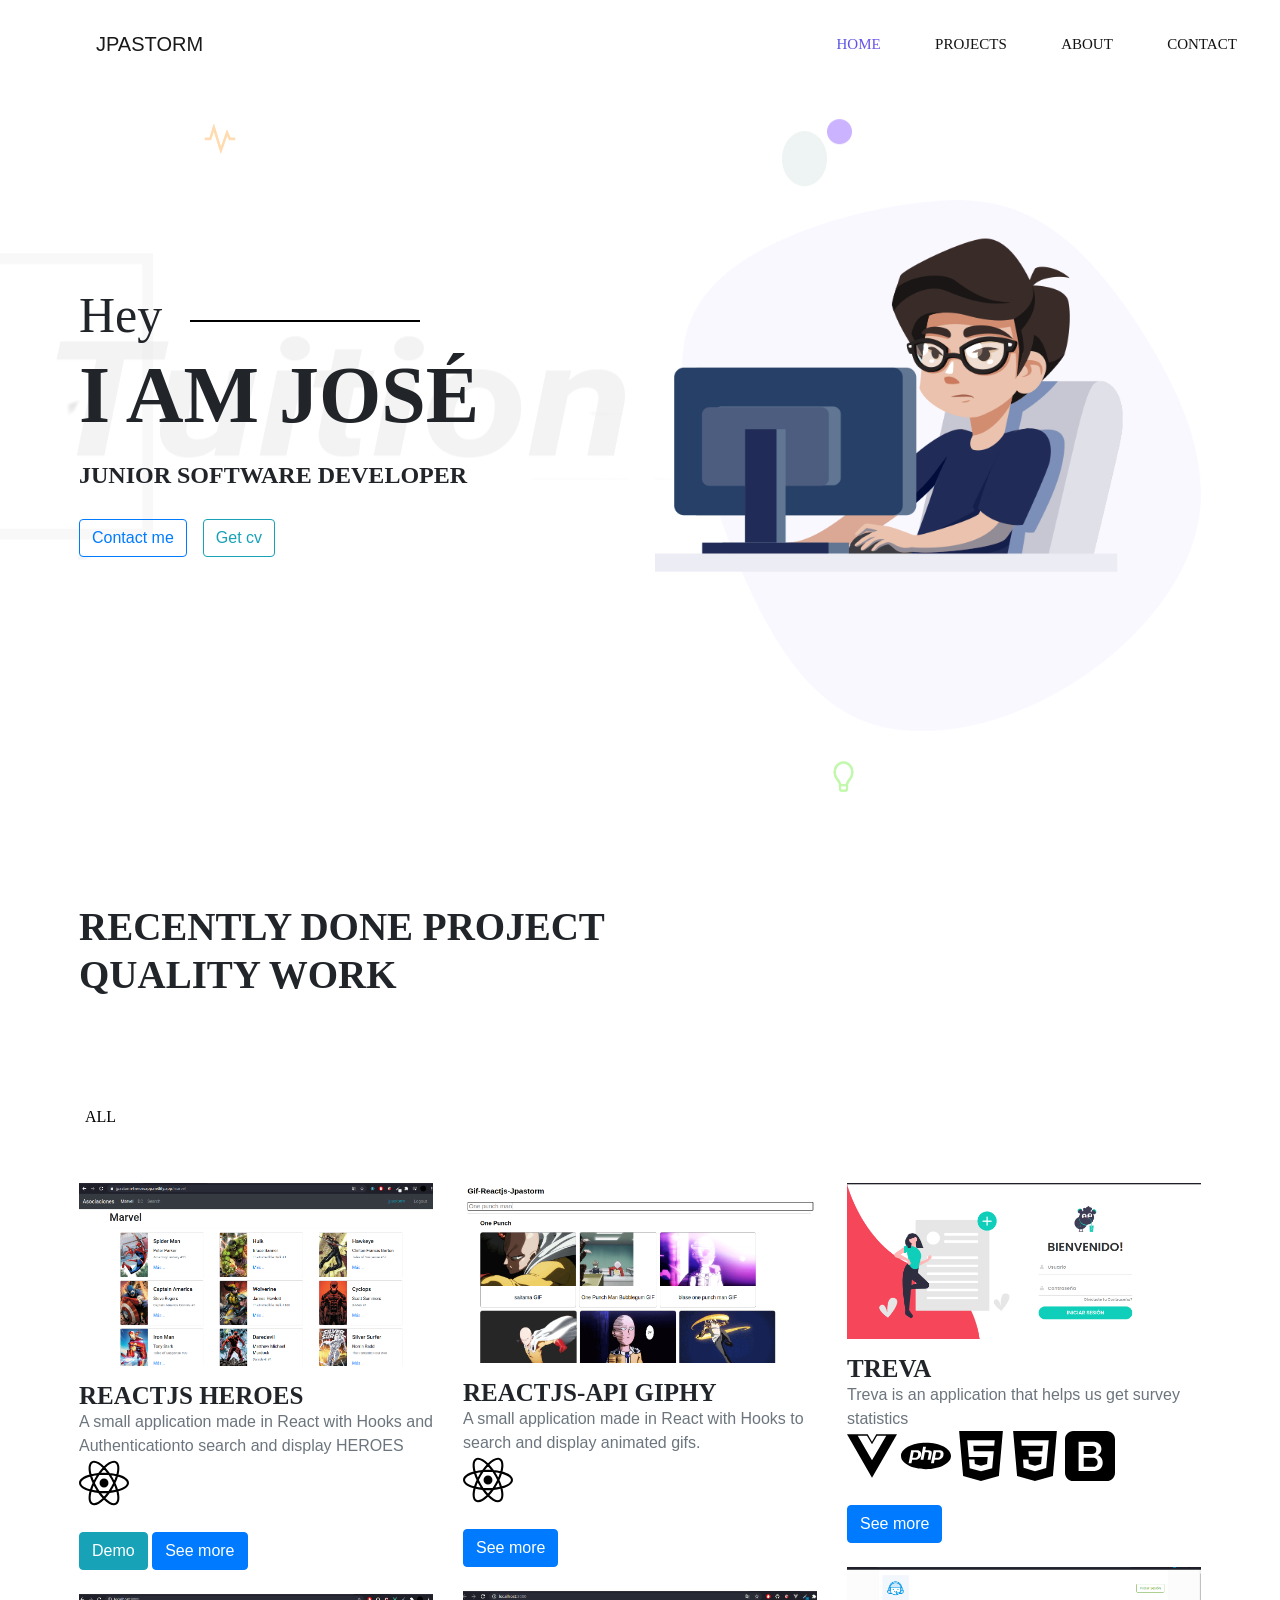
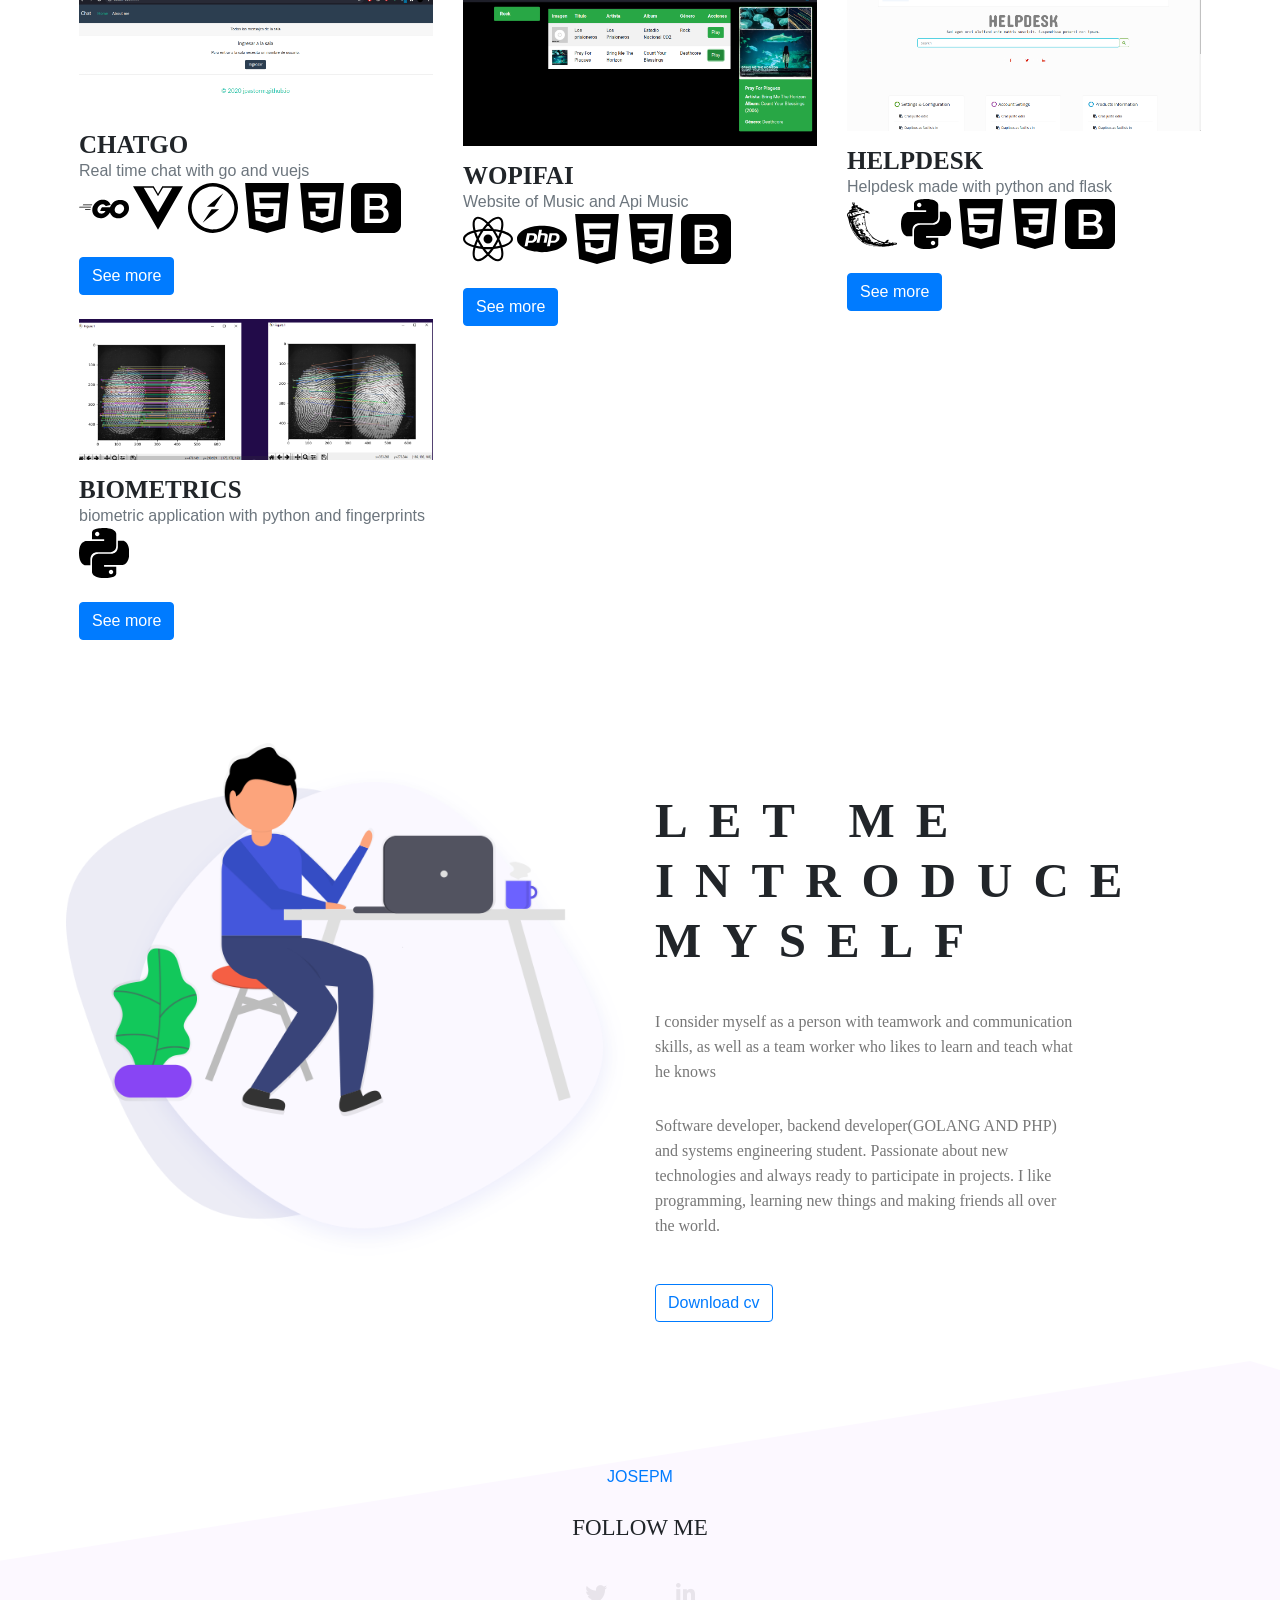
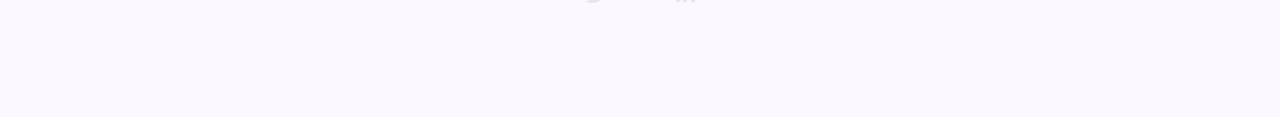
==== index.html @ 85461096 "features: HEROES PROJECT" ====
<!DOCTYPE html>
<html lang="en">

<head>
    <meta charset="UTF-8">
    <meta name="viewport" content="width=device-width, initial-scale=1.0">
    <meta http-equiv="X-UA-Compatible" content="ie=edge">
    <title>José Pastor - </JP> </title>


    <!--  Bootstrap css file  -->
    <link rel="stylesheet" href="./css/bootstrap.min.css">

    <!--  font awesome icons  -->
    <link rel="stylesheet" href="./css/all.min.css">


    <!--  Magnific Popup css file  -->
    <link rel="stylesheet" href="./vendor/Magnific-Popup/dist/magnific-popup.css">


    <!--  Owl-carousel css file  -->
    <link rel="stylesheet" href="./vendor/owl-carousel/css/owl.carousel.min.css">
    <link rel="stylesheet" href="./vendor/owl-carousel/css/owl.theme.default.min.css">


    <!--  custom css file  -->
    <link rel="stylesheet" href="./css/style.css">

    <!--  Responsive css file  -->
    <link rel="stylesheet" href="./css/responsive.css">

</head>

<body>


    <!--  ======================= Start Header Area ============================== -->

    <header class="header_area">
        <div class="main-menu">
            <nav class="navbar navbar-expand-lg navbar-light">
                <a class="navbar-brand" href="#">JPASTORM</a>
                <button class="navbar-toggler" type="button" data-toggle="collapse" data-target="#navbarNav"
                    aria-controls="navbarNav" aria-expanded="false" aria-label="Toggle navigation">
                    <span class="navbar-toggler-icon"></span>
                </button>
                <div class="collapse navbar-collapse" id="navbarNav">
                    <div class="mr-auto"></div>
                    <ul class="navbar-nav">
                        <li class="nav-item active">
                            <a class="nav-link" href="#">Home</a>
                        </li>
                        <li class="nav-item">
                            <a class="nav-link" href="#portafolio">Projects</a>
                        </li>
                        <li class="nav-item">
                            <a class="nav-link" href="#about">About</a>
                        </li>
                        <li class="nav-item">
                            <a class="nav-link" href="#contact">Contact</a>
                        </li>
                    </ul>
                </div>
            </nav>
        </div>
    </header>

    <!--  ======================= End Header Area ============================== -->

    <!--  ======================= Start Main Area ================================ -->
    <main class="site-main">
        <!--  ======================= Start Banner Area =======================  -->
        <section class="site-banner">
            <div class="container">
                <div class="row">
                    <div class="col-lg-6 col-md-12 site-title">
                        <h3 class="title-text">Hey</h3>
                        <h1 class="title-text text-uppercase">I am José</h1>
                        <h4 class="title-text text-uppercase">Junior Software Developer</h4>
                        <div class="site-buttons">
                            <div class="d-flex flex-row flex-wrap">
                                <a href="mailto:josepastormendoza32@gmail.com" type="button" class="btn btn-outline-primary mr-3">Contact
                                    me</a>
                                <a href="jpastorm-cv.html" target="_blank" type="button" class="btn btn-outline-info">Get cv</a>
                            </div>
                        </div>
                    </div>
                    <div class="col-lg-6 col-md-12 banner-image">
                        <img src="./img/banner/banner-imagedos.png" alt="banner-img" class="img-fluid">
                    </div>
                </div>
            </div>
        </section>
        <!--  ======================= End Banner Area =======================  -->

        <!--  ======================= Project Area =============================  -->

        <section class="project-area" id="portafolio">
            <div class="container">
                <div class="project-title pb-5">
                    <h1 class="text-uppercase title-h1">Recently Done Project</h1>
                    <h1 class="text-uppercase title-h1">Quality Work</h1>
                </div>

                <div class="button-group">
                    <button type="button" class="active" id="btn1" data-filter="*">All</button>                    
                    <button type="button" data-filter=".upcoming" hidden>Upcoming</button>
                </div>

                <div class="row grid">
                    <div class="col-lg-4 col-md-6 col-sm-12 element-item latest">
                        <div class="our-project">
                            <div class="img">
                                
                                    <img src="./img/portfolio/heroesjpastorm.png" alt="portfolio-1" class="img-fluid">
                                </a>
                            </div>
                            <div class="title py-4">
                                <h4 class="text-uppercase">Reactjs HEROES</h4>
                                <span class="text-secondary"> A small application made in React with Hooks and Authenticationto search and display HEROES</span><br>
                                    <img src="./img/portfolio/react.svg" alt="" width="50px" height="50px">                          
                            </div>
                            <a href="https://jpastorm-heroesapp.netlify.app" target="_blank" class="btn btn-info">Demo</a>
                            <a href="https://github.com/jpastorm/Reactjs-HEROES" target="_blank" class="btn btn-primary">See more</a>
                        </div>
                        <br>
                    </div>
                    <div class="col-lg-4 col-md-6 col-sm-12 element-item latest">
                        <div class="our-project">
                            <div class="img">
                                
                                    <img src="./img/portfolio/projectReactjs.png" alt="portfolio-1" class="img-fluid">
                                </a>
                            </div>
                            <div class="title py-4">
                                <h4 class="text-uppercase">Reactjs-Api Giphy</h4>
                                <span class="text-secondary"> A small application made in React with Hooks to search and display animated gifs.</span><br>
                                    <img src="./img/portfolio/react.svg" alt="" width="50px" height="50px">                          
                            </div>
                            <a href="https://github.com/jpastorm/Reactjs-Giphy" target="_blank" class="btn btn-primary">See more</a>
                        </div>
                        <br>
                    </div>
                    <div class="col-lg-4 col-md-6 col-sm-12 element-item latest">
                        <div class="our-project">
                            <div class="img">
                                
                                    <img src="./img/portfolio/treva.png" alt="portfolio-1" class="img-fluid">
                                </a>
                            </div>
                            <div class="title py-4">
                                <h4 class="text-uppercase">Treva</h4>
                                <span class="text-secondary">
                                    Treva is an application that helps us get survey statistics</span><br>
                                    <img src="./img/portfolio/vuejs.svg" alt="" width="50px" height="50px">
                                    <img src="./img/portfolio/php.svg" alt="" width="50px" height="50px">
                                    <img src="./img/portfolio/html5.svg" alt="" width="50px" height="50px">
                                    <img src="./img/portfolio/css3.svg" alt="" width="50px" height="50px">
                                    <img src="./img/portfolio/bootstrap.svg" alt="" width="50px" height="50px">
                            </div>
                            <a href="https://github.com/jpastorm/treva" target="_blank" class="btn btn-primary">See more</a>
                        </div>
                        <br>
                    </div>
                    <div class="col-lg-4 col-md-6 col-sm-12 element-item latest">
                        <div class="our-project">
                            <div class="img">
                                
                                    <img src="./img/portfolio/helpdesk.png" target="_blank" alt="portfolio-1" class="img-fluid">
                                </a>
                            </div>
                            <div class="title py-4">
                                <h4 class="text-uppercase">HELPDESK</h4>
                                <span class="text-secondary">
                                    
                                    Helpdesk made with python and flask</span><br>
                                    <img src="./img/portfolio/flask.svg" alt="" width="50px" height="50px">
                                    <img src="./img/portfolio/python.svg" alt="" width="50px" height="50px">
                                    <img src="./img/portfolio/html5.svg" alt="" width="50px" height="50px">
                                    <img src="./img/portfolio/css3.svg" alt="" width="50px" height="50px">
                                    <img src="./img/portfolio/bootstrap.svg" alt="" width="50px" height="50px">
                            </div>
                            <a href="https://github.com/jpastorm/HelpDesk" target="_blank" class="btn btn-primary">See more</a>
                        </div>
                        <br>
                    </div>
                    <div class="col-lg-4 col-md-6 col-sm-12 element-item latest">
                        <div class="our-project">
                            <div class="img">
                                
                                    <img src="./img/portfolio/project1.png" alt="portfolio-1" class="img-fluid">
                                </a>
                            </div>
                            <div class="title py-4">
                                <h4 class="text-uppercase">Wopifai</h4>
                                <span class="text-secondary">Website of Music and Api Music</span><br>
                                <img src="./img/portfolio/react.svg" alt="" width="50px" height="50px">
                                    <img src="./img/portfolio/php.svg" alt="" width="50px" height="50px">
                                    <img src="./img/portfolio/html5.svg" alt="" width="50px" height="50px">
                                    <img src="./img/portfolio/css3.svg" alt="" width="50px" height="50px">
                                    <img src="./img/portfolio/bootstrap.svg" alt="" width="50px" height="50px">
                            </div>
                           
                            <a href="https://github.com/jpastorm/wopifai" target="_blank" class="btn btn-primary">See more</a>
                        </div>
                        <br>
                    </div>
                    
                    <div class="col-lg-4 col-md-6 col-sm-12 element-item latest">
                        <div class="our-project">
                            <div class="img">
                                
                                    <img src="./img/portfolio/chat.png" alt="portfolio-1" class="img-fluid">
                                </a>
                            </div>
                            <div class="title py-4">
                                <h4 class="text-uppercase">ChatGo</h4>
                                <span class="text-secondary">Real time chat with go and vuejs</span><br>
                                <img src="./img/portfolio/go.svg" alt="" width="50px" height="50px">
                                <img src="./img/portfolio/vuejs.svg" alt="" width="50px" height="50px">
                                <img src="./img/portfolio/socket-dot-io.svg" alt="" width="50px" height="50px">
                                    <img src="./img/portfolio/html5.svg" alt="" width="50px" height="50px">
                                    <img src="./img/portfolio/css3.svg" alt="" width="50px" height="50px">
                                    <img src="./img/portfolio/bootstrap.svg" alt="" width="50px" height="50px">
                            </div>
                            <a href="https://github.com/jpastorm/Chat-Web-Sockets-Golang" target="_blank" class="btn btn-primary">See more</a>
                        </div>
                        <br>
                    </div>
                 
                    <div class="col-lg-4 col-md-6 col-sm-12 element-item latest">
                        <div class="our-project">
                            <div class="img">
                                
                                    <img src="./img/portfolio/biometria.png" alt="portfolio-9" class="img-fluid">
                                </a>
                            </div>
                            <div class="title py-4">
                                <h4 class="text-uppercase">BIOMETRICS</h4>
                                <span class="text-secondary">
                                    biometric application with python and fingerprints</span><br>
                                    <img src="./img/portfolio/python.svg" alt="" width="50px" height="50px">
                            </div>
                            <a href="https://github.com/jpastorm/aplicacion-biometrica-basada-en-una-aplicacion-para-autenticacion-de-usuarios" target="_blank" class="btn btn-primary">See more</a>
                            <br>
                        </div>
                    </div>
                </div>
            </div>
        </section>

        <!--  ======================= End Project Area =============================  -->
        <!--  ========================= About Area ==========================  -->

        <section class="about-area" id="about">
            <div class="container-fluid">
                <div class="row">
                    <div class="col-lg-6 col-md-12">
                        <div class="about-image">
                            <img src="./img/about-us.png" alt="About us" class="img-fluid">
                        </div>
                    </div>
                    <div class="col-lg-6 col-md-12 about-title">
                        <h2 class="text-uppercase pt-5">
                            <span>Let me</span>
                            <span>introduce</span>
                            <span>myself</span>
                        </h2>
                        <div class="paragraph py-4 w-75">
                            <p class="para">
                                
I consider myself as a person with teamwork and communication skills, as well as a team worker who likes to learn and teach what he knows
                            </p>
                            <p class="para">
                                Software developer, backend developer(GOLANG AND PHP) and systems engineering student. Passionate about new technologies and always ready to participate in projects. I like programming, learning new things and making friends all over the world.

                            </p>
                        </div>
                        <a href="jpastorm-cv.html" target="_blank" type="button" class="btn btn-outline-primary mr-3">Download cv</a>
                    </div>
                </div>
            </div>
        </section>

        <!--  ========================= End About Area ==========================  -->

    


    

    </main>
    <!--  ======================= End Main Area ================================ -->

    <footer class="footer-area" id="contact">
        <div class="container">
            <div class="">
                <div class="site-logo text-center py-4">
                    <a href="#">JOSEPM</a>
                </div>
                <div class="social text-center">
                    <h5 class="text-uppercase">Follow me</h5>
                    <a href="https://twitter.com/jpastormdev" target="_blank"><i class="fab fa-twitter"></i></a>
                    <a href="https://www.linkedin.com/in/jpastorm/" target="_blank"><i class="fab fa-linkedin-in"></i></a>
                </div>
            </div>
        </div>
    </footer>


    <!--  Jquery js file  -->
    <script src="./js/jquery.3.4.1.js"></script>

    <!--  Bootstrap js file  -->
    <script src="./js/bootstrap.min.js"></script>

    <!--  isotope js library  -->
    <script src="./vendor/isotope/isotope.min.js"></script>

    <!--  Magnific popup script file  -->
    <script src="./vendor/Magnific-Popup/dist/jquery.magnific-popup.min.js"></script>

    <!--  Owl-carousel js file  -->
    <script src="./vendor/owl-carousel/js/owl.carousel.min.js"></script>

    <!--  custom js file  -->
    <script src="./js/main.js"></script>


</body>

</html>
---- css/style.css ----
/* import fonts from fonts.css file */ 
@import url(./fonts.css);


/* css variables */ 
@import url(./partials/_variables.css);

/* import global styling */ 
@import url(./partials/_global.css);


/* start navigation */ 

.header_area .main-menu .navbar .navbar-brand{
    padding: 0 2rem 0 5rem;
}

.header_area .main-menu .navbar{
    padding: 1rem 20rem ;
}

.header_area .main-menu .nav-item .nav-link{
    font: normal 500 15px/2px 'Roboto', cursive;
    text-transform: uppercase;
    padding: 1.7rem;
    color: #141313;
}

.header_area .main-menu .navbar-nav .active a{
    background: linear-gradient(90deg, #4458dc 0%, #854fee 100%);
    -webkit-background-clip: text;
    -webkit-text-fill-color: transparent;
    background-clip: text;
}

.header_area .main-menu .navbar-nav a:hover{
    background: linear-gradient(90deg, #4458dc 0%, #854fee 100%);
    -webkit-background-clip: text;
    -webkit-text-fill-color: transparent;
    background-clip: text;
}


/* end navigation */ 

/* Banner Area */ 

.site-main .site-banner {
    background: url(../img/banner/home-banner.png) no-repeat 0% 50%;
}

.site-main .site-banner .site-title h3{
    padding-top: 35%;
    font-weight: 500;
}

.site-main .site-banner .site-title h3::after{
    content: " ";
    height: 2px;
    width: 18vw;
    background: black;
    display: inline-block;
    margin-left: 5%;
    transform: translateY(-10px);
}

.site-main .site-banner .site-title h1{
    font-size: 5rem;
}

.site-main .site-banner .site-title h4{
    font-size: 1.5rem;
}

.site-main .site-banner .banner-image > img{
    padding: 7rem 0;
    width: 90rem;
}



/* End Banner Area */ 

/* Start About Area */ 

.site-main .about-area{
    padding: 8rem 5rem;
}

.site-main .about-area .about-title h2 > span{
    display: block;
    font: normal bold 49px/ 60px var(--roboto);
    letter-spacing: 21px;
}

.site-main .about-area .about-title .paragraph > p{
    padding: .4rem 0;
}

/* End About Area */ 


/* Start Brand Area */ 

.site-main .brand-area{
    padding: 1rem 20rem;
    margin-bottom: 4rem;
}

.site-main .brand-area .first-row .col-lg-4{
    display: flex;
    justify-content: center;
}

.site-main .brand-area .first-row .col-lg-4 > .single-brand{
    border: 1px solid var(--border-color);
    text-align: center;
    padding: 1.8rem 0rem;
    margin: .9rem 0;
    width: 180px;
    height: 100px;
    cursor: pointer;
    transition: transform .4s ease;
}

.site-main .brand-area .first-row .col-lg-4 > .single-brand > img{
    width: 50%;
}

.site-main .brand-area .first-row .col-lg-4 > .single-brand:hover{
    box-shadow: var(--box-shadow);
    transform: scale(1.1);
}

.site-main .brand-area .first-row .col-lg-4 > .single-brand:hover > img{
    filter: brightness(0.15);
}

.site-main .brand-area .experience-area{
    padding-left: 1rem;
}

.site-main .brand-area .experience-area span{
    display: block;
}

.site-main .brand-area .experience-area .years-area{
    background: url(../img/client-info-bg.png) no-repeat 45px 20px;
    padding: 2rem 0;
    width: 40rem;
    height: 18rem;
    padding-left: 8rem;
    position: relative;
}

.site-main .brand-area .experience-area .bg-panel{
    position: absolute;
    left: -190px; top: 0%;
    background: #e029290a;
    width: 400px;
    height: 400px;
    margin-left: 340px;
    z-index: -1;
}

.site-main .brand-area .experience-area .years-area .years{
    font: normal bold 84px/40px var(--roboto);
    color: var(--primary-color2);
    z-index: 2;
}

.site-main .brand-area .experience-area .years-area h2 > span{
    font: normal 600 22px/30px var(--roboto);
}

.site-main .brand-area .experience-area .call-area{
    padding-left: 10rem;
}

/* End Brand Area */ 

/* Services Area */ 

.site-main .services-area{
    padding: 7rem 2rem;
}

.site-main .services-area .services-title{
    padding: 0 14rem;
}

.site-main .services-area .services-title h1{
    font-size: 35px;
}

.site-main > .services-area .services{
    background: rgba(248, 252, 253, 0.973);
    padding: 2rem 0;
    width: 16rem;
    margin: 5rem .5rem;
    transition: box-shadow .7s ease;
}

.site-main > .services-area .services:hover{
    box-shadow: var(--box-shadow);
}



/* End Services Area */ 


/* Project Area */ 

.site-main .project-area{
    padding: 4rem 0;
}

.site-main .project-area .button-group button{
    background: transparent;
    border: none;
    font: normal 500 16px/130px var(--roboto);
    text-transform: uppercase;
}

.site-main .project-area .button-group button + button{
    padding-left: 3rem;
}

.site-main .project-area .grid .our-project > .title h4{
    font: normal 700 25px/12px var(--roboto);
}

.site-main .project-area .grid .our-project .img a:hover img{
    filter: brightness(1.1) drop-shadow(1px 8px 30px #b1afaf);
}


/* End Project Area */ 


/* About Me */ 

.site-main .about-area .about-title p{
    padding: 1rem 7rem;
}

.site-main .about-area .client{
    background: #ffffff10;
    box-shadow: var(--box-shadow);
    margin: 3rem 0rem;
}

.site-main .about-area .client .client-img{
    padding: 2rem;
}

.site-main .about-area .client .about-client{
    padding-top: 2rem;
}

.site-main .about-area .client .about-client h4{
    font: normal 500 21px/ 20px var(--roboto);
}

.site-main .about-area .client .about-client p{
    font-size: 14px;
}

.site-main .about-area .owl-carousel .owl-item{
    display: flex;
    justify-content: center;
    padding: 0 1.5rem;
}

.site-main .about-area .owl-carousel .owl-dots .owl-dot.active span{
    background: var(--primary-color);
    width: 12px;
    height: 12px;
}



/* End About Me */ 

/* Subscribe me */ 

.site-main .subscribe-us-area .subscribe{
    background: url(../img/subscribe-bg.png) no-repeat;
    padding: 10rem 0;
    margin: 3rem auto;
}

.site-main .subscribe-us-area .subscribe .subscribe-title h4{
    font: normal 700 30px/ 30px var(--roboto);
    color: whitesmoke;
}

.site-main .subscribe-us-area .subscribe .subscribe-title p{
    color: whitesmoke;
    padding: 1rem 4rem;
}

.site-main .subscribe-us-area .subscribe form .input-textbox input{
    width: 400px;
    padding: 1.5rem 1rem;
    border: 1px solid whitesmoke;
    background: transparent;
    color: white;
    font: normal 500 17px/20px var(--roboto);
}

.site-main .subscribe-us-area .subscribe form .input-textbox input::placeholder{
    color: whitesmoke;
}

.site-main .subscribe-us-area .subscribe form .btn-submit button{
    background: whitesmoke;
    color: #000;
    padding: .7rem 2rem;
}

/* End subscribe me */ 

/* Footer Area */ 

footer.footer-area{
    padding: 5rem 0;
    background: url(../img/footer-bg.png) no-repeat;
}

footer.footer-area .social h5{
    font: normal 500 23px/ 30px var(--roboto);
}

footer.footer-area .social a > i{
    font-size:22px;
    padding: 2rem;
    color: var(--border-color);
}

footer.footer-area .social a:hover > i{
    color: var(--primary-color);
}


/* End Footer */
---- css/responsive.css ----
/* if the viewport is equal to 340px or less than that */ 
@media only screen and (max-width: 340px){
    .header_area .main-menu .navbar,
    .header_area .main-menu .navbar .navbar-brand,
    .site-main .subscribe-us-area .subscribe .subscribe-title,
    .site-main .subscribe-us-area .subscribe .subscribe-title p, h4,
    .site-main .services-area,
    .site-main .subscribe-us-area .subscribe
    {
        padding: 2%;
        margin: 0%;
    }

    .site-main .site-banner .site-title h1{
        font-size: 41px;
    }

    .site-main .subscribe-us-area .subscribe form .input-textbox input{
        width: 15rem    !important;
    }

    .site-main > .services-area .services{
        width: 13rem;
    }

}


/* if the viewport is equal to 340px or less than that */ 
@media only screen and (max-width: 792px){
    .site-main .about-area .about-title h2 > span{
        font-size: 31px;
        letter-spacing: 10px;
    }

    .site-main .brand-area .experience-area .years-area{
        padding-left: 1%;
        width: 49%;
    }

    .site-main .brand-area .experience-area .bg-panel{
        margin-left: 30%;
        width: 80%;   
    }

    .site-main .brand-area .experience-area .call-area{
        padding-left: 3%;
    }

    .site-main .project-area .button-group button{
        font: normal 500 18px/40px var(--roboto);
    }

    .site-main .about-area .about-title p{
        padding: 0%;
    }

    .site-main .subscribe-us-area .subscribe form .input-textbox input{
        width: 20rem;
        margin: 5%;
    }
}



/* if the viewport is equal to 1910px or less than that */ 
@media only screen and (max-width: 1910px){
    .header_area .main-menu .navbar{
        padding: 1rem;
    }

    .container{
        max-width: 90%;
    }

    .site-main .brand-area,
    .site-main .services-area .services-title,
    .site-main .about-area{
        padding: 3% 4%;
    }


}
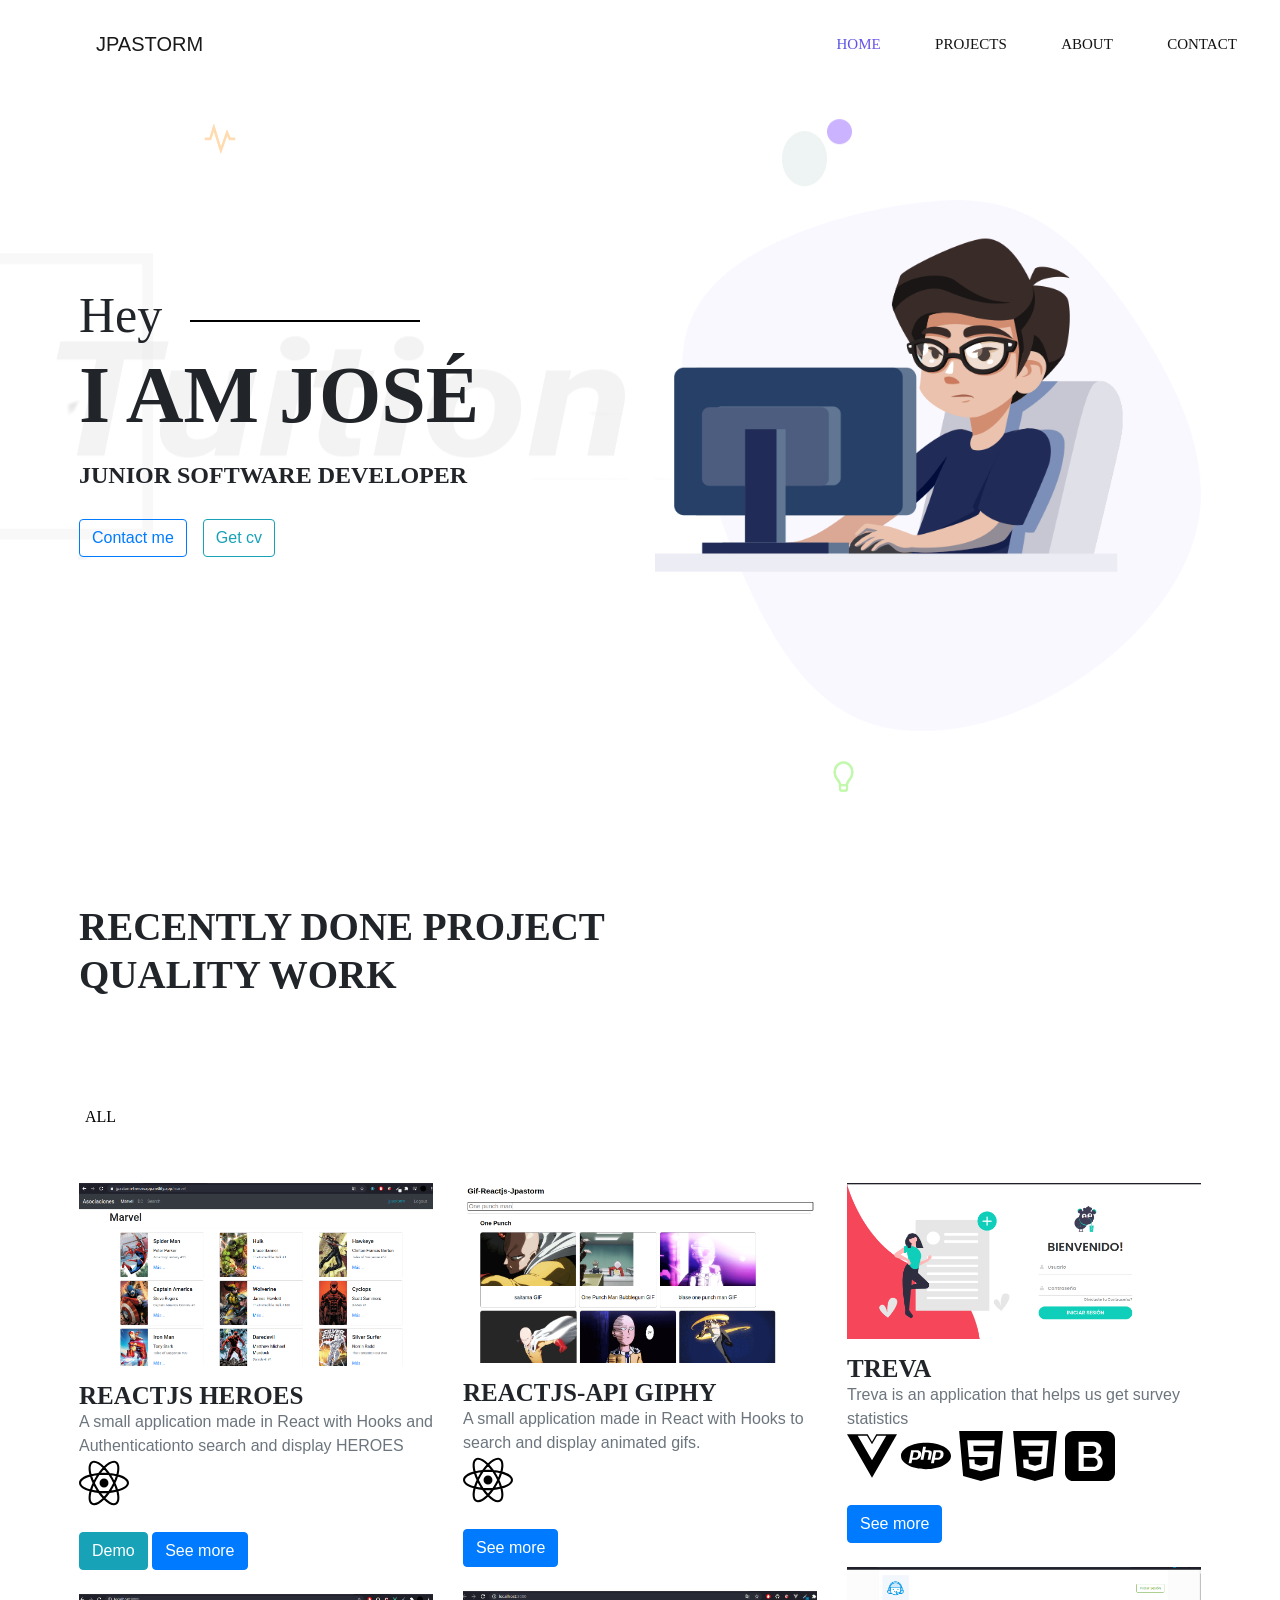
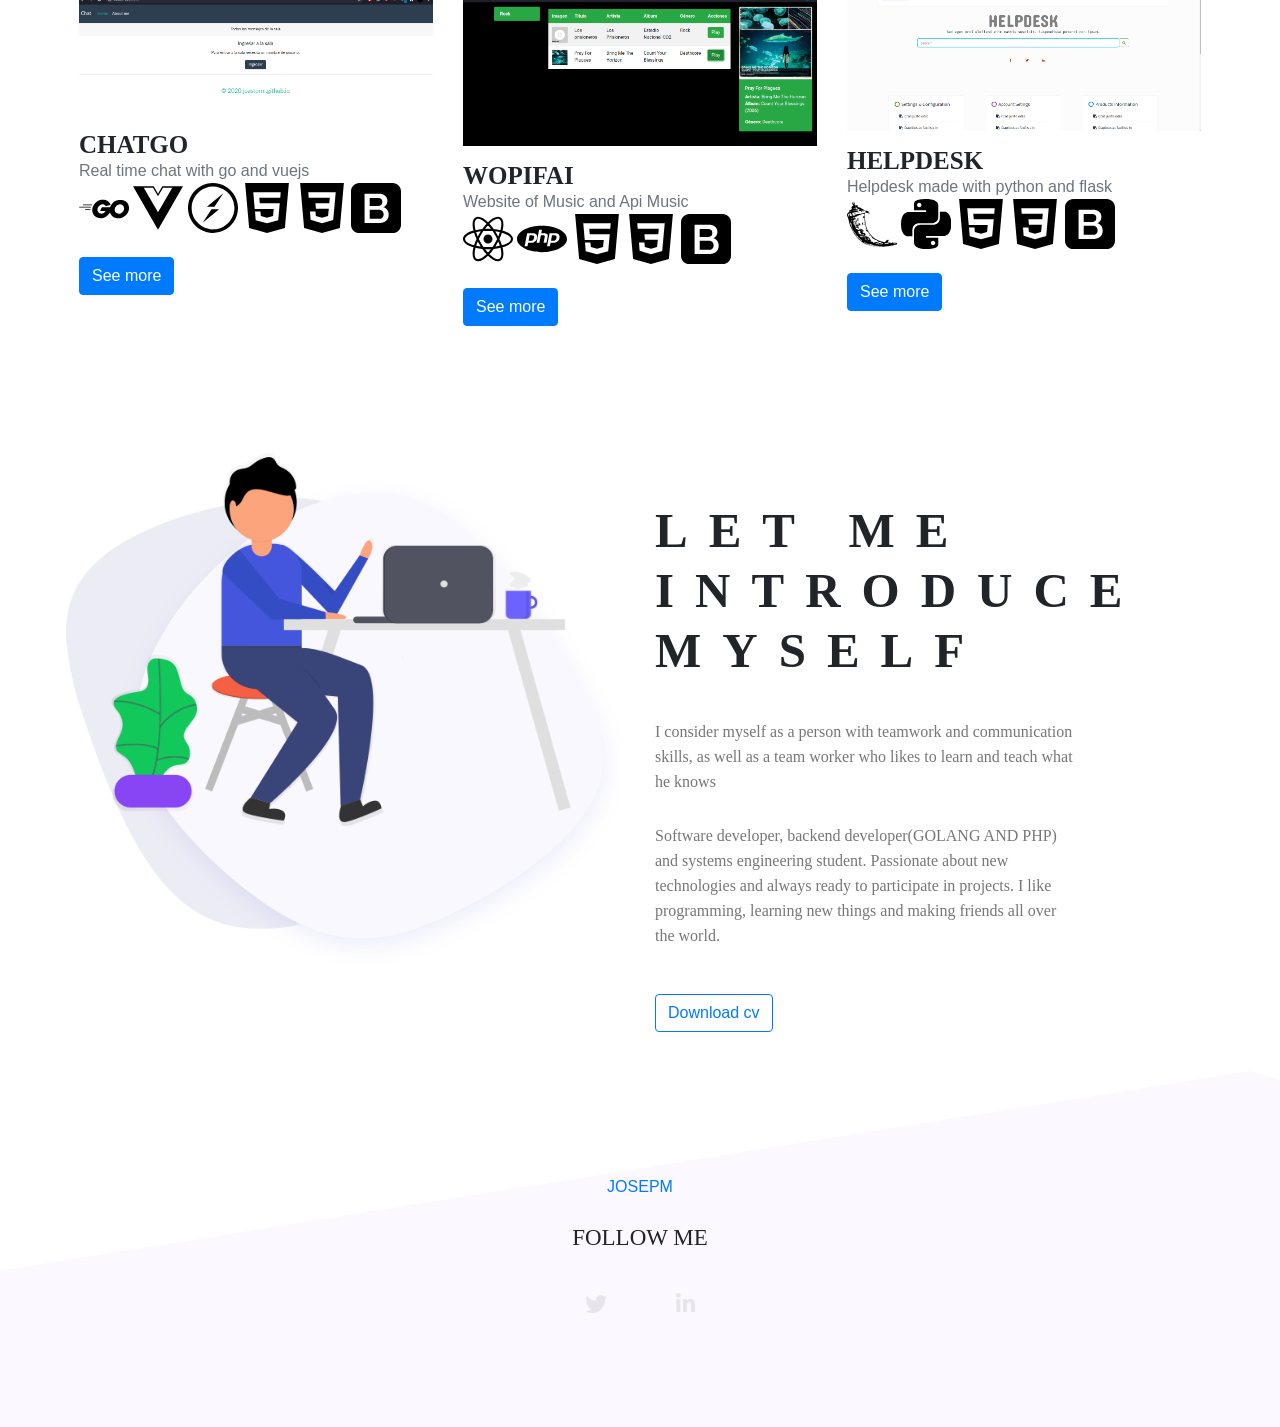
==== commit f7698945: "project update" ====
--- a/index.html
+++ b/index.html
@@ -228,24 +228,7 @@
                         </div>
                         <br>
                     </div>
-                 
-                    <div class="col-lg-4 col-md-6 col-sm-12 element-item latest">
-                        <div class="our-project">
-                            <div class="img">
-                                
-                                    <img src="./img/portfolio/biometria.png" alt="portfolio-9" class="img-fluid">
-                                </a>
-                            </div>
-                            <div class="title py-4">
-                                <h4 class="text-uppercase">BIOMETRICS</h4>
-                                <span class="text-secondary">
-                                    biometric application with python and fingerprints</span><br>
-                                    <img src="./img/portfolio/python.svg" alt="" width="50px" height="50px">
-                            </div>
-                            <a href="https://github.com/jpastorm/aplicacion-biometrica-basada-en-una-aplicacion-para-autenticacion-de-usuarios" target="_blank" class="btn btn-primary">See more</a>
-                            <br>
-                        </div>
-                    </div>
+                
                 </div>
             </div>
         </section>
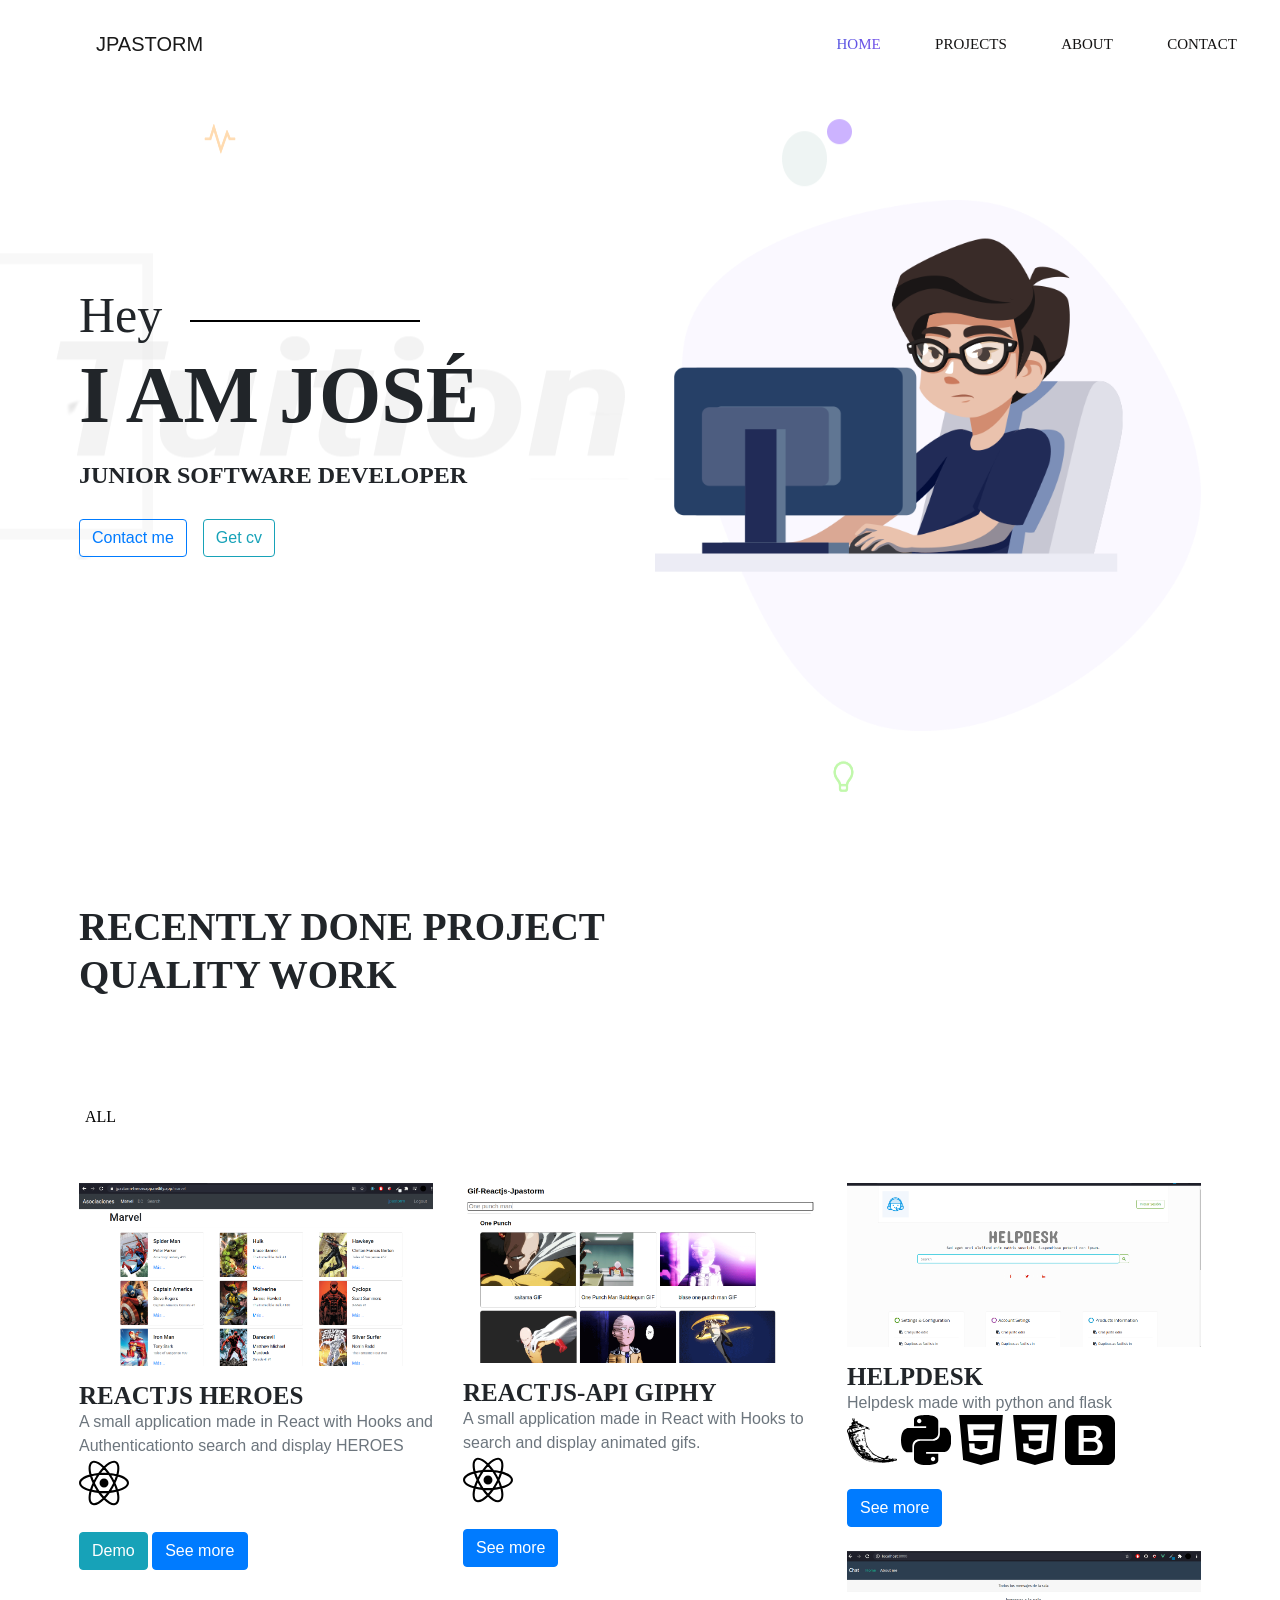
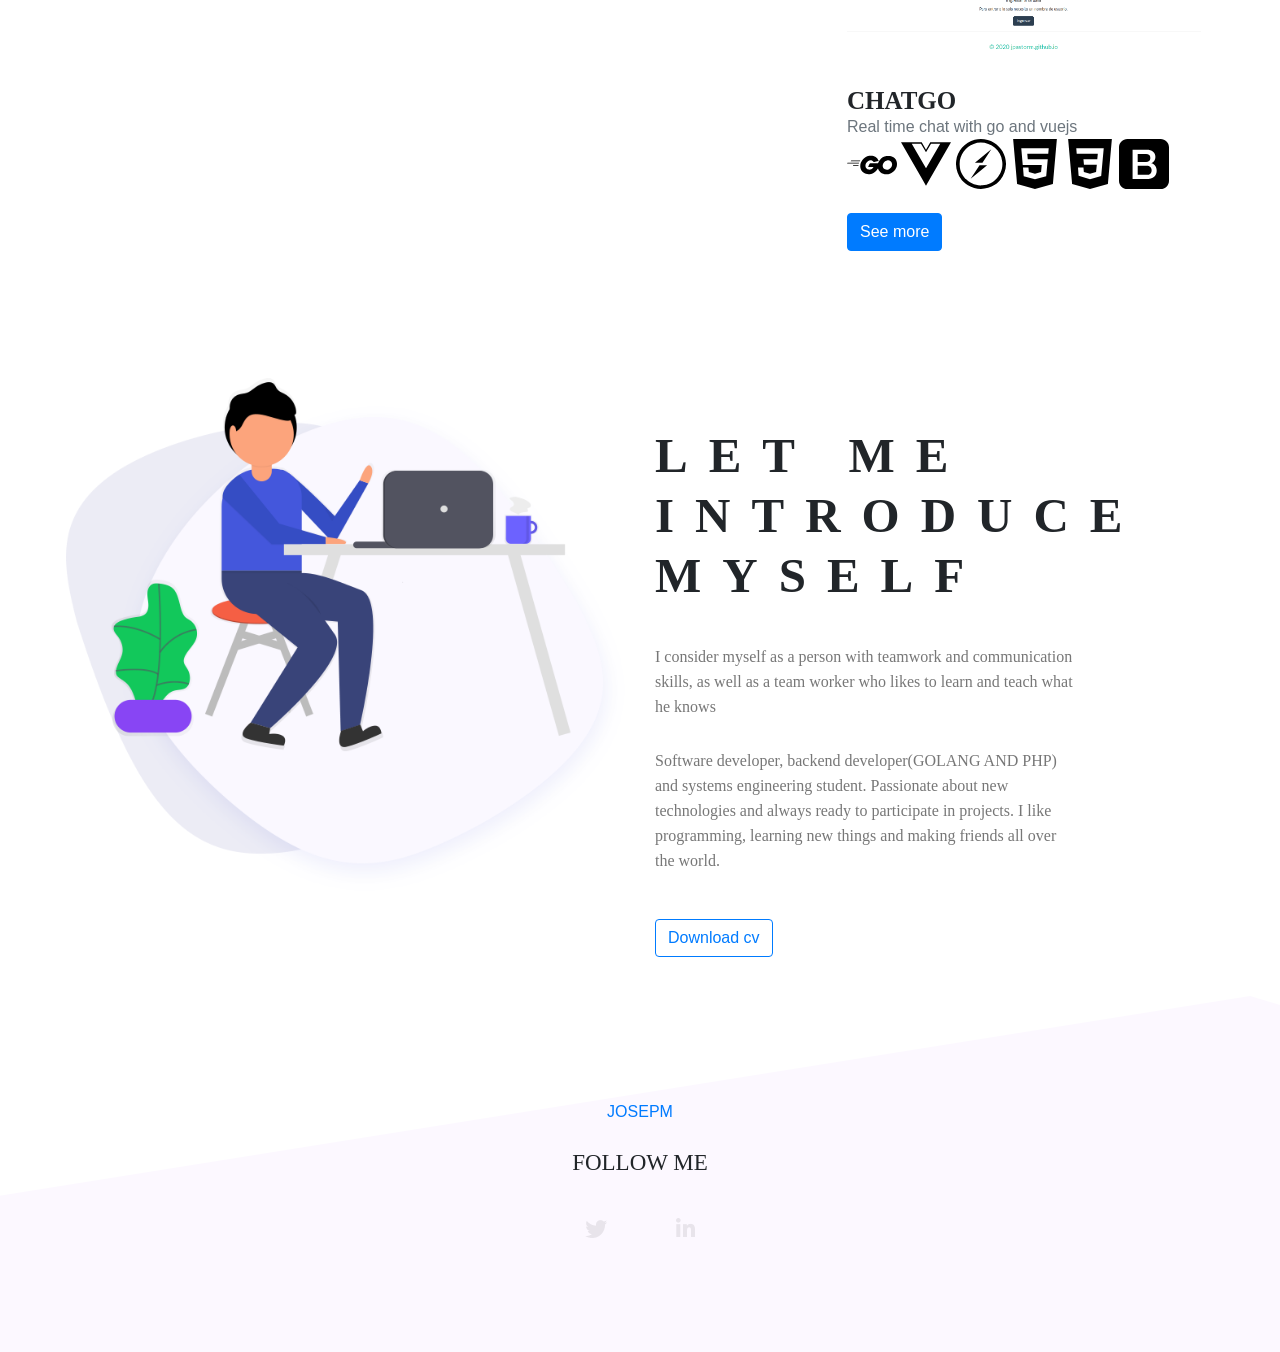
==== commit 5d37fdf9: "Portafolio" ====
--- a/index.html
+++ b/index.html
@@ -142,27 +142,8 @@
                         </div>
                         <br>
                     </div>
-                    <div class="col-lg-4 col-md-6 col-sm-12 element-item latest">
-                        <div class="our-project">
-                            <div class="img">
-                                
-                                    <img src="./img/portfolio/treva.png" alt="portfolio-1" class="img-fluid">
-                                </a>
-                            </div>
-                            <div class="title py-4">
-                                <h4 class="text-uppercase">Treva</h4>
-                                <span class="text-secondary">
-                                    Treva is an application that helps us get survey statistics</span><br>
-                                    <img src="./img/portfolio/vuejs.svg" alt="" width="50px" height="50px">
-                                    <img src="./img/portfolio/php.svg" alt="" width="50px" height="50px">
-                                    <img src="./img/portfolio/html5.svg" alt="" width="50px" height="50px">
-                                    <img src="./img/portfolio/css3.svg" alt="" width="50px" height="50px">
-                                    <img src="./img/portfolio/bootstrap.svg" alt="" width="50px" height="50px">
-                            </div>
-                            <a href="https://github.com/jpastorm/treva" target="_blank" class="btn btn-primary">See more</a>
-                        </div>
-                        <br>
-                    </div>
+                        
+                    
                     <div class="col-lg-4 col-md-6 col-sm-12 element-item latest">
                         <div class="our-project">
                             <div class="img">
@@ -185,27 +166,7 @@
                         </div>
                         <br>
                     </div>
-                    <div class="col-lg-4 col-md-6 col-sm-12 element-item latest">
-                        <div class="our-project">
-                            <div class="img">
-                                
-                                    <img src="./img/portfolio/project1.png" alt="portfolio-1" class="img-fluid">
-                                </a>
-                            </div>
-                            <div class="title py-4">
-                                <h4 class="text-uppercase">Wopifai</h4>
-                                <span class="text-secondary">Website of Music and Api Music</span><br>
-                                <img src="./img/portfolio/react.svg" alt="" width="50px" height="50px">
-                                    <img src="./img/portfolio/php.svg" alt="" width="50px" height="50px">
-                                    <img src="./img/portfolio/html5.svg" alt="" width="50px" height="50px">
-                                    <img src="./img/portfolio/css3.svg" alt="" width="50px" height="50px">
-                                    <img src="./img/portfolio/bootstrap.svg" alt="" width="50px" height="50px">
-                            </div>
-                           
-                            <a href="https://github.com/jpastorm/wopifai" target="_blank" class="btn btn-primary">See more</a>
-                        </div>
-                        <br>
-                    </div>
+                    
                     
                     <div class="col-lg-4 col-md-6 col-sm-12 element-item latest">
                         <div class="our-project">
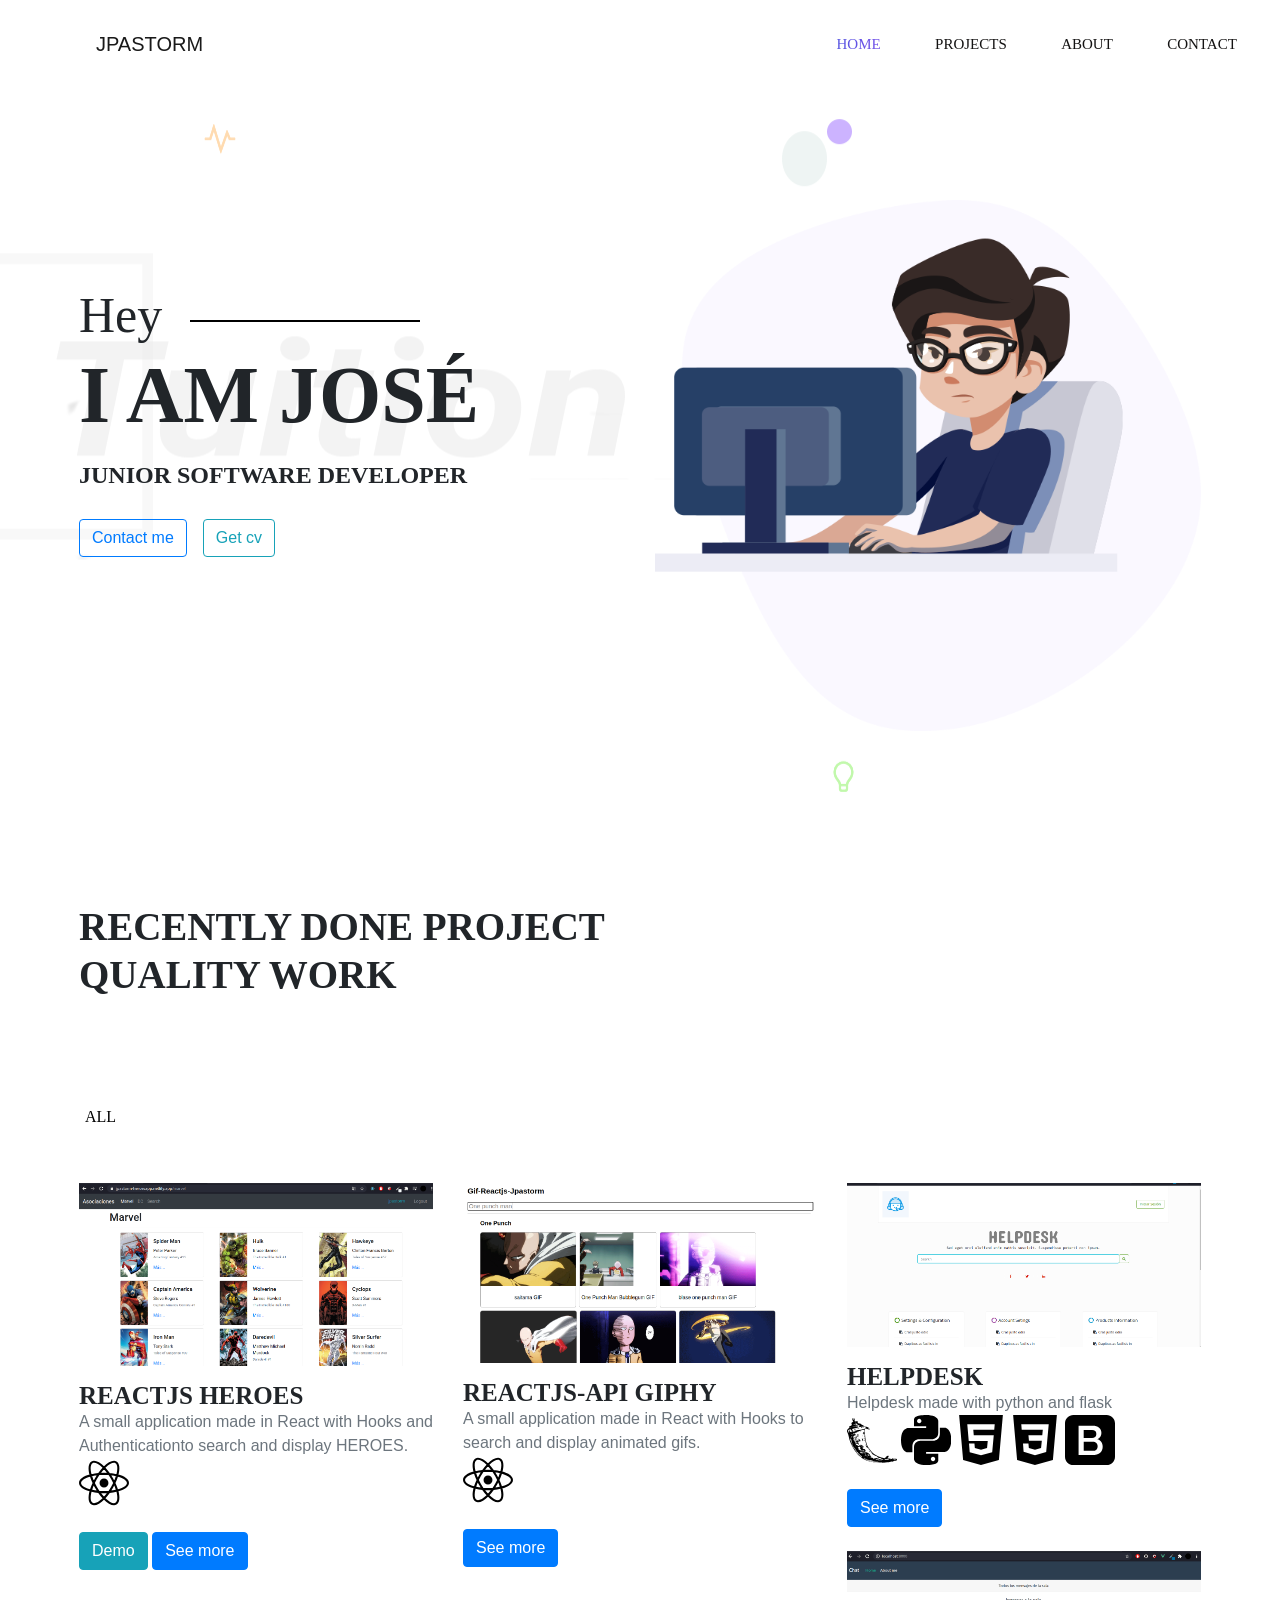
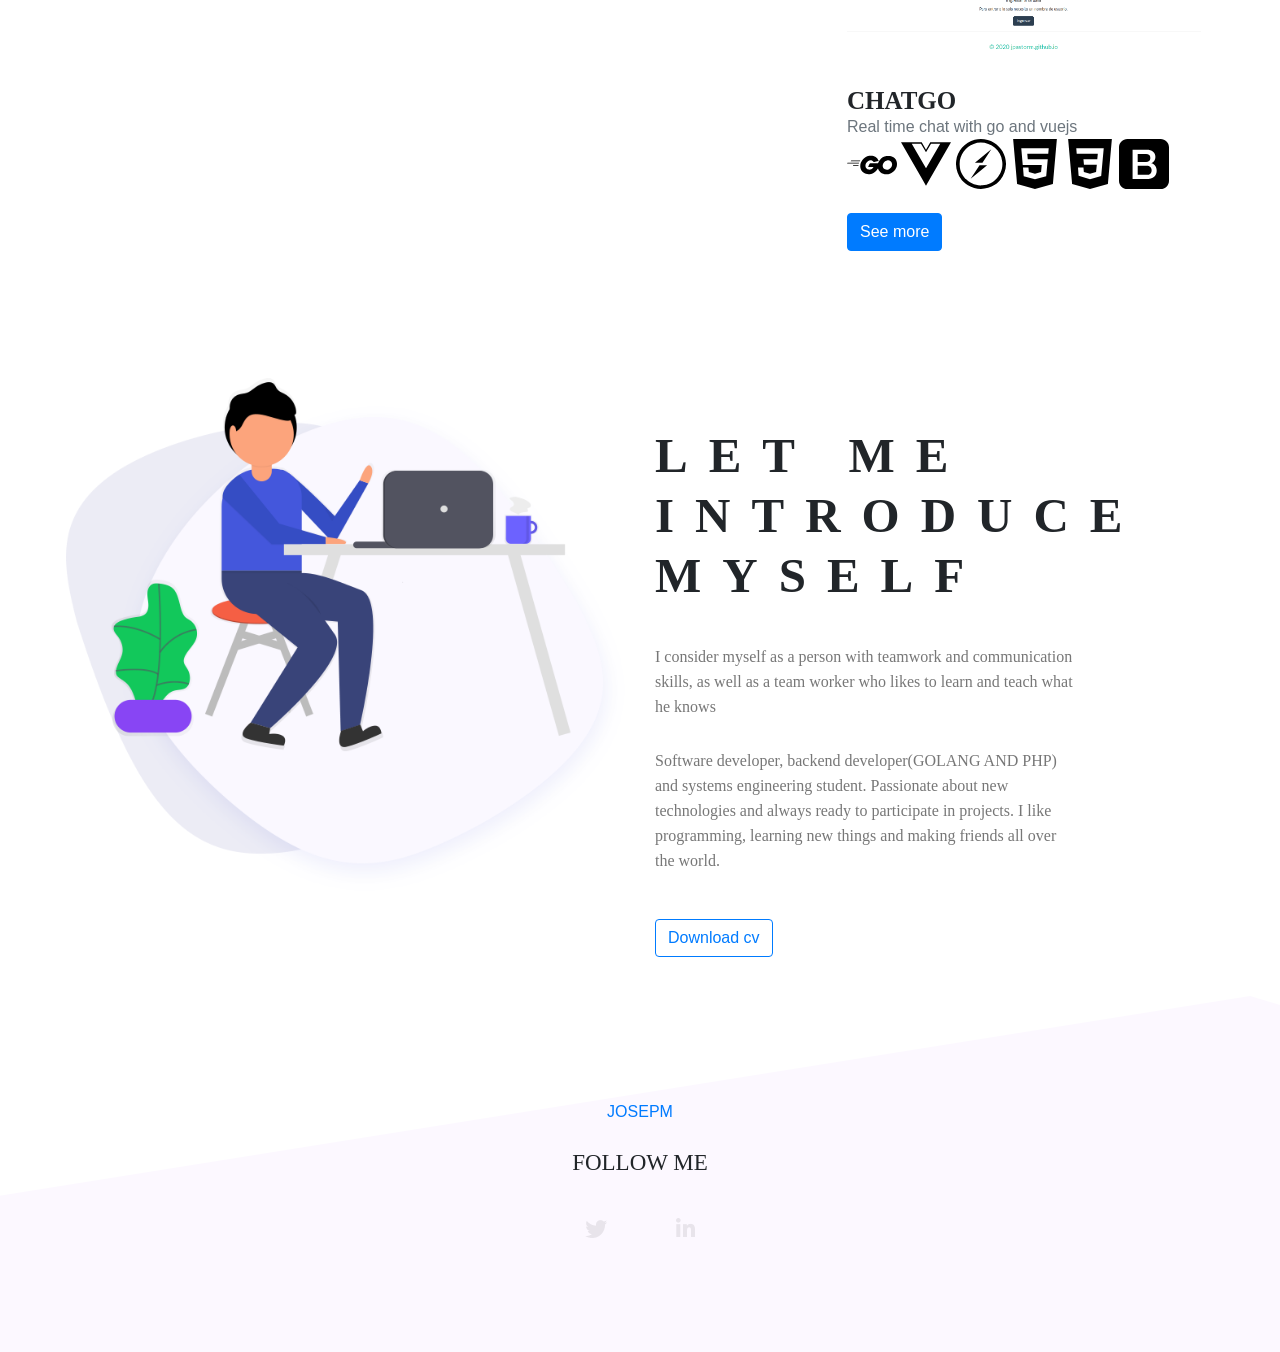
==== commit 7d841ead: "refactor: format document" ====
--- a/index.html
+++ b/index.html
@@ -5,7 +5,7 @@
     <meta charset="UTF-8">
     <meta name="viewport" content="width=device-width, initial-scale=1.0">
     <meta http-equiv="X-UA-Compatible" content="ie=edge">
-    <title>José Pastor - </JP> </title>
+    <title>José Pastor - </JP></title>
 
 
     <!--  Bootstrap css file  -->
@@ -29,20 +29,16 @@
 
     <!--  Responsive css file  -->
     <link rel="stylesheet" href="./css/responsive.css">
-
 </head>
 
 <body>
 
-
     <!--  ======================= Start Header Area ============================== -->
-
     <header class="header_area">
         <div class="main-menu">
             <nav class="navbar navbar-expand-lg navbar-light">
                 <a class="navbar-brand" href="#">JPASTORM</a>
-                <button class="navbar-toggler" type="button" data-toggle="collapse" data-target="#navbarNav"
-                    aria-controls="navbarNav" aria-expanded="false" aria-label="Toggle navigation">
+                <button class="navbar-toggler" type="button" data-toggle="collapse" data-target="#navbarNav" aria-controls="navbarNav" aria-expanded="false" aria-label="Toggle navigation">
                     <span class="navbar-toggler-icon"></span>
                 </button>
                 <div class="collapse navbar-collapse" id="navbarNav">
@@ -65,11 +61,13 @@
             </nav>
         </div>
     </header>
-
     <!--  ======================= End Header Area ============================== -->
+
+
 
     <!--  ======================= Start Main Area ================================ -->
     <main class="site-main">
+
         <!--  ======================= Start Banner Area =======================  -->
         <section class="site-banner">
             <div class="container">
@@ -80,9 +78,12 @@
                         <h4 class="title-text text-uppercase">Junior Software Developer</h4>
                         <div class="site-buttons">
                             <div class="d-flex flex-row flex-wrap">
-                                <a href="mailto:josepastormendoza32@gmail.com" type="button" class="btn btn-outline-primary mr-3">Contact
-                                    me</a>
-                                <a href="jpastorm-cv.html" target="_blank" type="button" class="btn btn-outline-info">Get cv</a>
+                                <a href="mailto:josepastormendoza32@gmail.com" type="button" class="btn btn-outline-primary mr-3">
+                                    Contact me
+                                </a>
+                                <a href="jpastorm-cv.html" target="_blank" type="button" class="btn btn-outline-info">
+                                    Get cv
+                                </a>
                             </div>
                         </div>
                     </div>
@@ -94,8 +95,9 @@
         </section>
         <!--  ======================= End Banner Area =======================  -->
 
+
+
         <!--  ======================= Project Area =============================  -->
-
         <section class="project-area" id="portafolio">
             <div class="container">
                 <div class="project-title pb-5">
@@ -104,7 +106,7 @@
                 </div>
 
                 <div class="button-group">
-                    <button type="button" class="active" id="btn1" data-filter="*">All</button>                    
+                    <button type="button" class="active" id="btn1" data-filter="*">All</button>
                     <button type="button" data-filter=".upcoming" hidden>Upcoming</button>
                 </div>
 
@@ -112,91 +114,112 @@
                     <div class="col-lg-4 col-md-6 col-sm-12 element-item latest">
                         <div class="our-project">
                             <div class="img">
-                                
-                                    <img src="./img/portfolio/heroesjpastorm.png" alt="portfolio-1" class="img-fluid">
-                                </a>
+
+                                <img src="./img/portfolio/heroesjpastorm.png" alt="portfolio-1" class="img-fluid">
+
                             </div>
                             <div class="title py-4">
                                 <h4 class="text-uppercase">Reactjs HEROES</h4>
-                                <span class="text-secondary"> A small application made in React with Hooks and Authenticationto search and display HEROES</span><br>
-                                    <img src="./img/portfolio/react.svg" alt="" width="50px" height="50px">                          
-                            </div>
-                            <a href="https://jpastorm-heroesapp.netlify.app" target="_blank" class="btn btn-info">Demo</a>
-                            <a href="https://github.com/jpastorm/Reactjs-HEROES" target="_blank" class="btn btn-primary">See more</a>
-                        </div>
-                        <br>
-                    </div>
-                    <div class="col-lg-4 col-md-6 col-sm-12 element-item latest">
-                        <div class="our-project">
-                            <div class="img">
-                                
-                                    <img src="./img/portfolio/projectReactjs.png" alt="portfolio-1" class="img-fluid">
-                                </a>
+                                <span class="text-secondary">
+                                    A small application made in React with Hooks and Authenticationto search and display HEROES.
+                                </span>
+                                <br>
+                                <img src="./img/portfolio/react.svg" alt="" width="50px" height="50px">
+                            </div>
+                            <a href="https://jpastorm-heroesapp.netlify.app" target="_blank" class="btn btn-info">
+                                Demo
+                            </a>
+                            <a href="https://github.com/jpastorm/Reactjs-HEROES" target="_blank" class="btn btn-primary">
+                                See more
+                            </a>
+                        </div>
+                        <br>
+                    </div>
+                    <div class="col-lg-4 col-md-6 col-sm-12 element-item latest">
+                        <div class="our-project">
+                            <div class="img">
+
+                                <img src="./img/portfolio/projectReactjs.png" alt="portfolio-1" class="img-fluid">
+
                             </div>
                             <div class="title py-4">
                                 <h4 class="text-uppercase">Reactjs-Api Giphy</h4>
-                                <span class="text-secondary"> A small application made in React with Hooks to search and display animated gifs.</span><br>
-                                    <img src="./img/portfolio/react.svg" alt="" width="50px" height="50px">                          
-                            </div>
-                            <a href="https://github.com/jpastorm/Reactjs-Giphy" target="_blank" class="btn btn-primary">See more</a>
-                        </div>
-                        <br>
-                    </div>
-                        
-                    
-                    <div class="col-lg-4 col-md-6 col-sm-12 element-item latest">
-                        <div class="our-project">
-                            <div class="img">
-                                
-                                    <img src="./img/portfolio/helpdesk.png" target="_blank" alt="portfolio-1" class="img-fluid">
-                                </a>
+                                <span class="text-secondary">
+                                    A small application made in React with Hooks to search and display animated gifs.
+                                </span>
+                                <br>
+                                <img src="./img/portfolio/react.svg" alt="" width="50px" height="50px">
+                            </div>
+                            <a href="https://github.com/jpastorm/Reactjs-Giphy" target="_blank" class="btn btn-primary">
+                                See more
+                            </a>
+                        </div>
+                        <br>
+                    </div>
+
+
+                    <div class="col-lg-4 col-md-6 col-sm-12 element-item latest">
+                        <div class="our-project">
+                            <div class="img">
+
+                                <img src="./img/portfolio/helpdesk.png" target="_blank" alt="portfolio-1" class="img-fluid">
+
                             </div>
                             <div class="title py-4">
                                 <h4 class="text-uppercase">HELPDESK</h4>
                                 <span class="text-secondary">
-                                    
-                                    Helpdesk made with python and flask</span><br>
-                                    <img src="./img/portfolio/flask.svg" alt="" width="50px" height="50px">
-                                    <img src="./img/portfolio/python.svg" alt="" width="50px" height="50px">
-                                    <img src="./img/portfolio/html5.svg" alt="" width="50px" height="50px">
-                                    <img src="./img/portfolio/css3.svg" alt="" width="50px" height="50px">
-                                    <img src="./img/portfolio/bootstrap.svg" alt="" width="50px" height="50px">
-                            </div>
-                            <a href="https://github.com/jpastorm/HelpDesk" target="_blank" class="btn btn-primary">See more</a>
-                        </div>
-                        <br>
-                    </div>
-                    
-                    
-                    <div class="col-lg-4 col-md-6 col-sm-12 element-item latest">
-                        <div class="our-project">
-                            <div class="img">
-                                
-                                    <img src="./img/portfolio/chat.png" alt="portfolio-1" class="img-fluid">
-                                </a>
+                                    Helpdesk made with python and flask
+                                </span>
+                                <br>
+                                <img src="./img/portfolio/flask.svg" alt="" width="50px" height="50px">
+                                <img src="./img/portfolio/python.svg" alt="" width="50px" height="50px">
+                                <img src="./img/portfolio/html5.svg" alt="" width="50px" height="50px">
+                                <img src="./img/portfolio/css3.svg" alt="" width="50px" height="50px">
+                                <img src="./img/portfolio/bootstrap.svg" alt="" width="50px" height="50px">
+                            </div>
+                            <a href="https://github.com/jpastorm/HelpDesk" target="_blank" class="btn btn-primary">
+                                See more
+                            </a>
+                        </div>
+                        <br>
+                    </div>
+
+
+                    <div class="col-lg-4 col-md-6 col-sm-12 element-item latest">
+                        <div class="our-project">
+                            <div class="img">
+
+                                <img src="./img/portfolio/chat.png" alt="portfolio-1" class="img-fluid">
+
                             </div>
                             <div class="title py-4">
                                 <h4 class="text-uppercase">ChatGo</h4>
-                                <span class="text-secondary">Real time chat with go and vuejs</span><br>
+                                <span class="text-secondary">
+                                    Real time chat with go and vuejs
+                                </span>
+                                <br>
                                 <img src="./img/portfolio/go.svg" alt="" width="50px" height="50px">
                                 <img src="./img/portfolio/vuejs.svg" alt="" width="50px" height="50px">
                                 <img src="./img/portfolio/socket-dot-io.svg" alt="" width="50px" height="50px">
-                                    <img src="./img/portfolio/html5.svg" alt="" width="50px" height="50px">
-                                    <img src="./img/portfolio/css3.svg" alt="" width="50px" height="50px">
-                                    <img src="./img/portfolio/bootstrap.svg" alt="" width="50px" height="50px">
-                            </div>
-                            <a href="https://github.com/jpastorm/Chat-Web-Sockets-Golang" target="_blank" class="btn btn-primary">See more</a>
-                        </div>
-                        <br>
-                    </div>
-                
+                                <img src="./img/portfolio/html5.svg" alt="" width="50px" height="50px">
+                                <img src="./img/portfolio/css3.svg" alt="" width="50px" height="50px">
+                                <img src="./img/portfolio/bootstrap.svg" alt="" width="50px" height="50px">
+                            </div>
+                            <a href="https://github.com/jpastorm/Chat-Web-Sockets-Golang" target="_blank" class="btn btn-primary">
+                                See more
+                            </a>
+                        </div>
+                        <br>
+                    </div>
+
                 </div>
             </div>
         </section>
-
         <!--  ======================= End Project Area =============================  -->
+
+
+
         <!--  ========================= About Area ==========================  -->
-
         <section class="about-area" id="about">
             <div class="container-fluid">
                 <div class="row">
@@ -213,29 +236,24 @@
                         </h2>
                         <div class="paragraph py-4 w-75">
                             <p class="para">
-                                
-I consider myself as a person with teamwork and communication skills, as well as a team worker who likes to learn and teach what he knows
+                                I consider myself as a person with teamwork and communication skills, as well as a team worker who likes to learn and teach what he knows
                             </p>
                             <p class="para">
                                 Software developer, backend developer(GOLANG AND PHP) and systems engineering student. Passionate about new technologies and always ready to participate in projects. I like programming, learning new things and making friends all over the world.
-
                             </p>
                         </div>
-                        <a href="jpastorm-cv.html" target="_blank" type="button" class="btn btn-outline-primary mr-3">Download cv</a>
+                        <a href="jpastorm-cv.html" target="_blank" type="button" class="btn btn-outline-primary mr-3">
+                            Download cv
+                        </a>
                     </div>
                 </div>
             </div>
         </section>
-
         <!--  ========================= End About Area ==========================  -->
-
-    
-
-
-    
 
     </main>
     <!--  ======================= End Main Area ================================ -->
+
 
     <footer class="footer-area" id="contact">
         <div class="container">
@@ -253,6 +271,7 @@
     </footer>
 
 
+
     <!--  Jquery js file  -->
     <script src="./js/jquery.3.4.1.js"></script>
 
@@ -271,7 +290,6 @@
     <!--  custom js file  -->
     <script src="./js/main.js"></script>
 
-
 </body>
 
 </html>
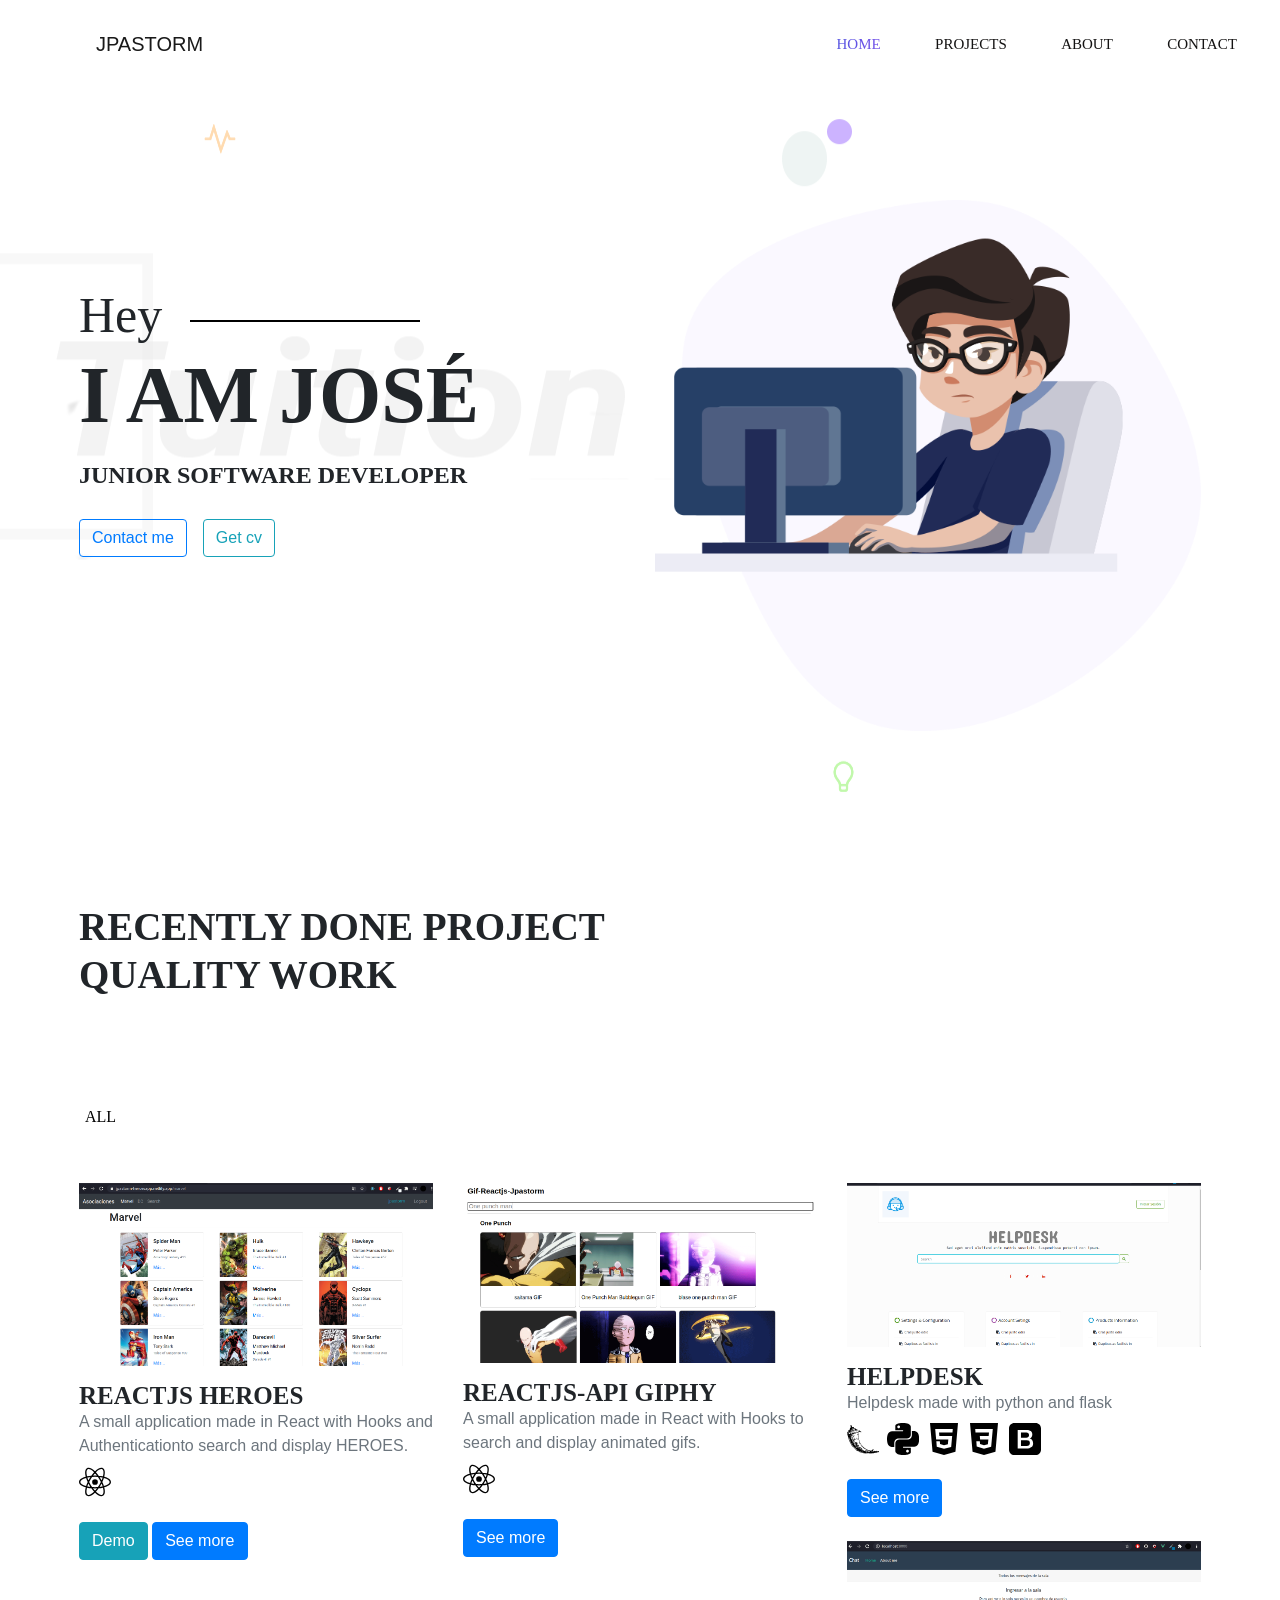
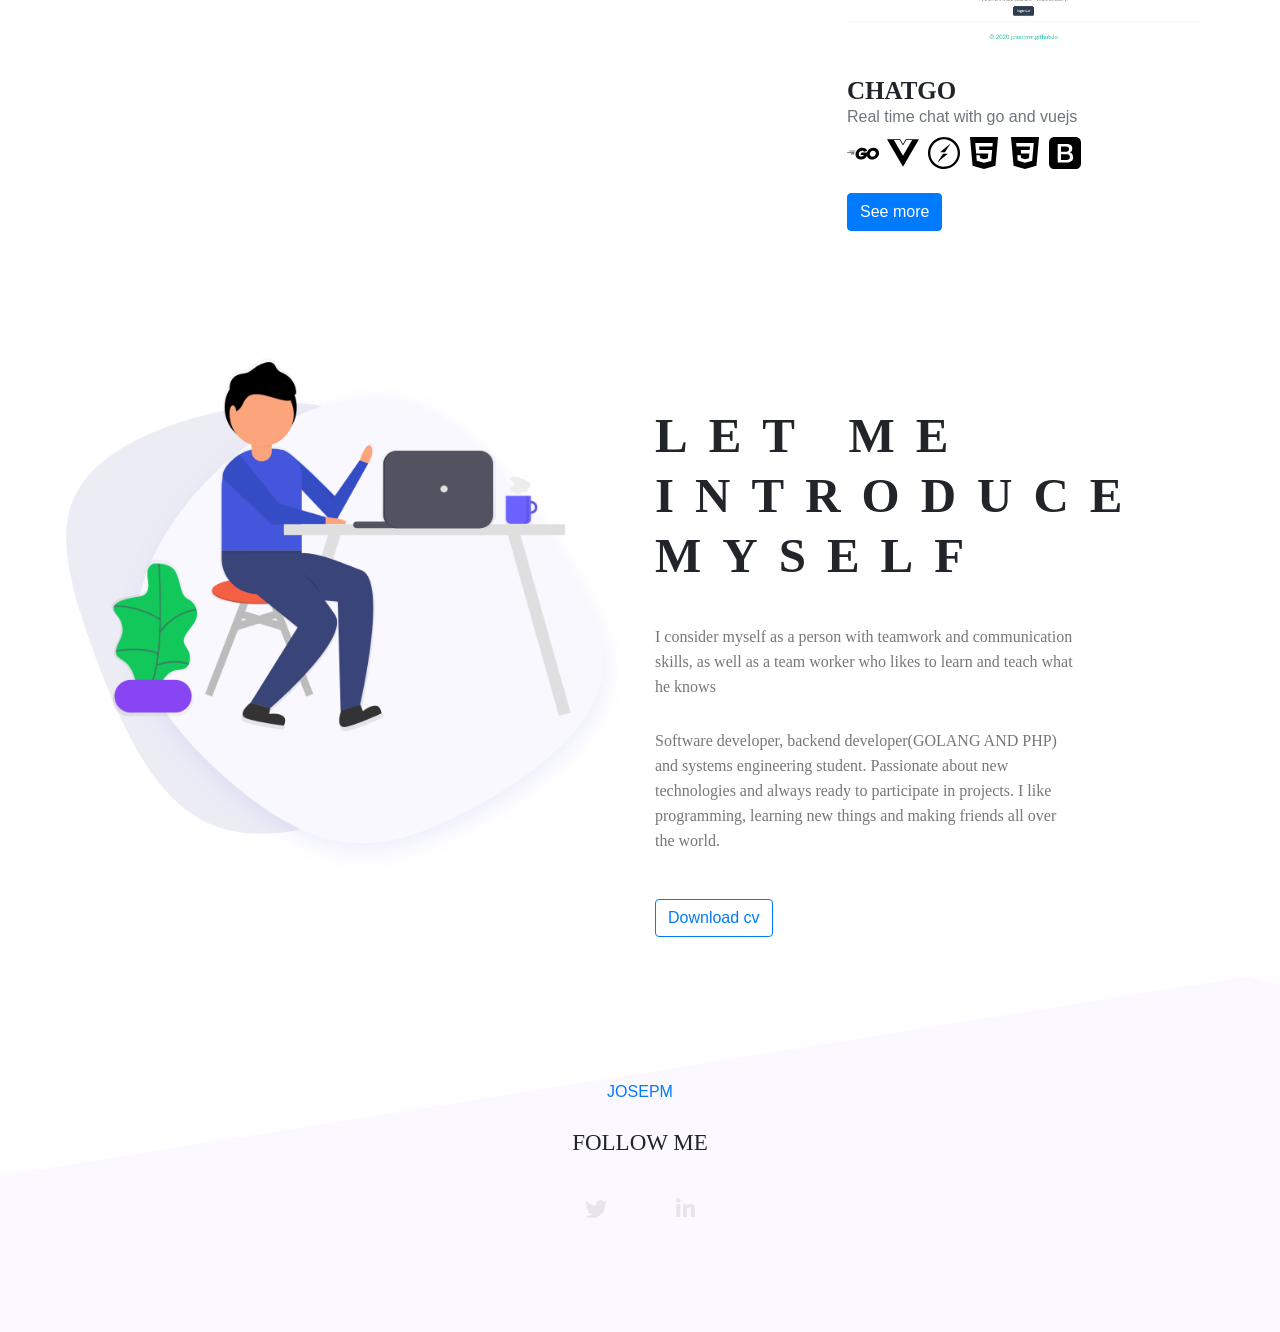
==== commit 048b625b: "fix: resize tech icons" ====
--- a/index.html
+++ b/index.html
@@ -81,7 +81,7 @@
                                 <a href="mailto:josepastormendoza32@gmail.com" type="button" class="btn btn-outline-primary mr-3">
                                     Contact me
                                 </a>
-                                <a href="jpastorm-cv.html" target="_blank" type="button" class="btn btn-outline-info">
+                                <a href="jpastorm-cv/" target="_blank" type="button" class="btn btn-outline-info">
                                     Get cv
                                 </a>
                             </div>
@@ -123,8 +123,9 @@
                                 <span class="text-secondary">
                                     A small application made in React with Hooks and Authenticationto search and display HEROES.
                                 </span>
-                                <br>
-                                <img src="./img/portfolio/react.svg" alt="" width="50px" height="50px">
+                                <div class="tech-icons">
+                                    <img class="tech-icon" src="./img/portfolio/react.svg" title="React" alt="React logo">
+                                </div>
                             </div>
                             <a href="https://jpastorm-heroesapp.netlify.app" target="_blank" class="btn btn-info">
                                 Demo
@@ -147,8 +148,9 @@
                                 <span class="text-secondary">
                                     A small application made in React with Hooks to search and display animated gifs.
                                 </span>
-                                <br>
-                                <img src="./img/portfolio/react.svg" alt="" width="50px" height="50px">
+                                <div class="tech-icons">
+                                    <img class="tech-icon" src="./img/portfolio/react.svg" title="React" alt="React logo">
+                                </div>
                             </div>
                             <a href="https://github.com/jpastorm/Reactjs-Giphy" target="_blank" class="btn btn-primary">
                                 See more
@@ -170,12 +172,13 @@
                                 <span class="text-secondary">
                                     Helpdesk made with python and flask
                                 </span>
-                                <br>
-                                <img src="./img/portfolio/flask.svg" alt="" width="50px" height="50px">
-                                <img src="./img/portfolio/python.svg" alt="" width="50px" height="50px">
-                                <img src="./img/portfolio/html5.svg" alt="" width="50px" height="50px">
-                                <img src="./img/portfolio/css3.svg" alt="" width="50px" height="50px">
-                                <img src="./img/portfolio/bootstrap.svg" alt="" width="50px" height="50px">
+                                <div class="tech-icons">
+                                    <img class="tech-icon" src="./img/portfolio/flask.svg" title="Flask" alt="Flask logo">
+                                    <img class="tech-icon" src="./img/portfolio/python.svg" title="Python" alt="Python logo">
+                                    <img class="tech-icon" src="./img/portfolio/html5.svg" title="HTML5" alt="HTML5 logo">
+                                    <img class="tech-icon" src="./img/portfolio/css3.svg" title="CSS3" alt="CSS3 logo">
+                                    <img class="tech-icon" src="./img/portfolio/bootstrap.svg" title="Bootstrap" alt="Bootstrap logo">
+                                </div>
                             </div>
                             <a href="https://github.com/jpastorm/HelpDesk" target="_blank" class="btn btn-primary">
                                 See more
@@ -197,13 +200,14 @@
                                 <span class="text-secondary">
                                     Real time chat with go and vuejs
                                 </span>
-                                <br>
-                                <img src="./img/portfolio/go.svg" alt="" width="50px" height="50px">
-                                <img src="./img/portfolio/vuejs.svg" alt="" width="50px" height="50px">
-                                <img src="./img/portfolio/socket-dot-io.svg" alt="" width="50px" height="50px">
-                                <img src="./img/portfolio/html5.svg" alt="" width="50px" height="50px">
-                                <img src="./img/portfolio/css3.svg" alt="" width="50px" height="50px">
-                                <img src="./img/portfolio/bootstrap.svg" alt="" width="50px" height="50px">
+                                <div class="tech-icons">
+                                    <img class="tech-icon" src="./img/portfolio/go.svg" title="Golang" alt="Golang logo">
+                                    <img class="tech-icon" src="./img/portfolio/vuejs.svg" title="Vuejs" alt="Vuejs logo">
+                                    <img class="tech-icon" src="./img/portfolio/socket-dot-io.svg" title="Socket.io" alt="Socket.io logo">
+                                    <img class="tech-icon" src="./img/portfolio/html5.svg" title="HTML5" alt="HTML5 logo">
+                                    <img class="tech-icon" src="./img/portfolio/css3.svg" title="CSS3" alt="CSS3 logo">
+                                    <img class="tech-icon" src="./img/portfolio/bootstrap.svg" title="Bootstrap" alt="Bootstrap logo">
+                                </div>
                             </div>
                             <a href="https://github.com/jpastorm/Chat-Web-Sockets-Golang" target="_blank" class="btn btn-primary">
                                 See more
@@ -242,7 +246,7 @@
                                 Software developer, backend developer(GOLANG AND PHP) and systems engineering student. Passionate about new technologies and always ready to participate in projects. I like programming, learning new things and making friends all over the world.
                             </p>
                         </div>
-                        <a href="jpastorm-cv.html" target="_blank" type="button" class="btn btn-outline-primary mr-3">
+                        <a href="jpastorm-cv/" target="_blank" type="button" class="btn btn-outline-primary mr-3">
                             Download cv
                         </a>
                     </div>
--- a/css/style.css
+++ b/css/style.css
@@ -236,6 +236,16 @@
     filter: brightness(1.1) drop-shadow(1px 8px 30px #b1afaf);
 }
 
+.site-main .project-area .tech-icons {
+    margin-top: 0.5rem;
+}
+
+.site-main .project-area .tech-icon {
+    width: 2rem;
+    height: 2rem;
+    margin-right: 0.25rem;
+}
+
 
 /* End Project Area */ 
 
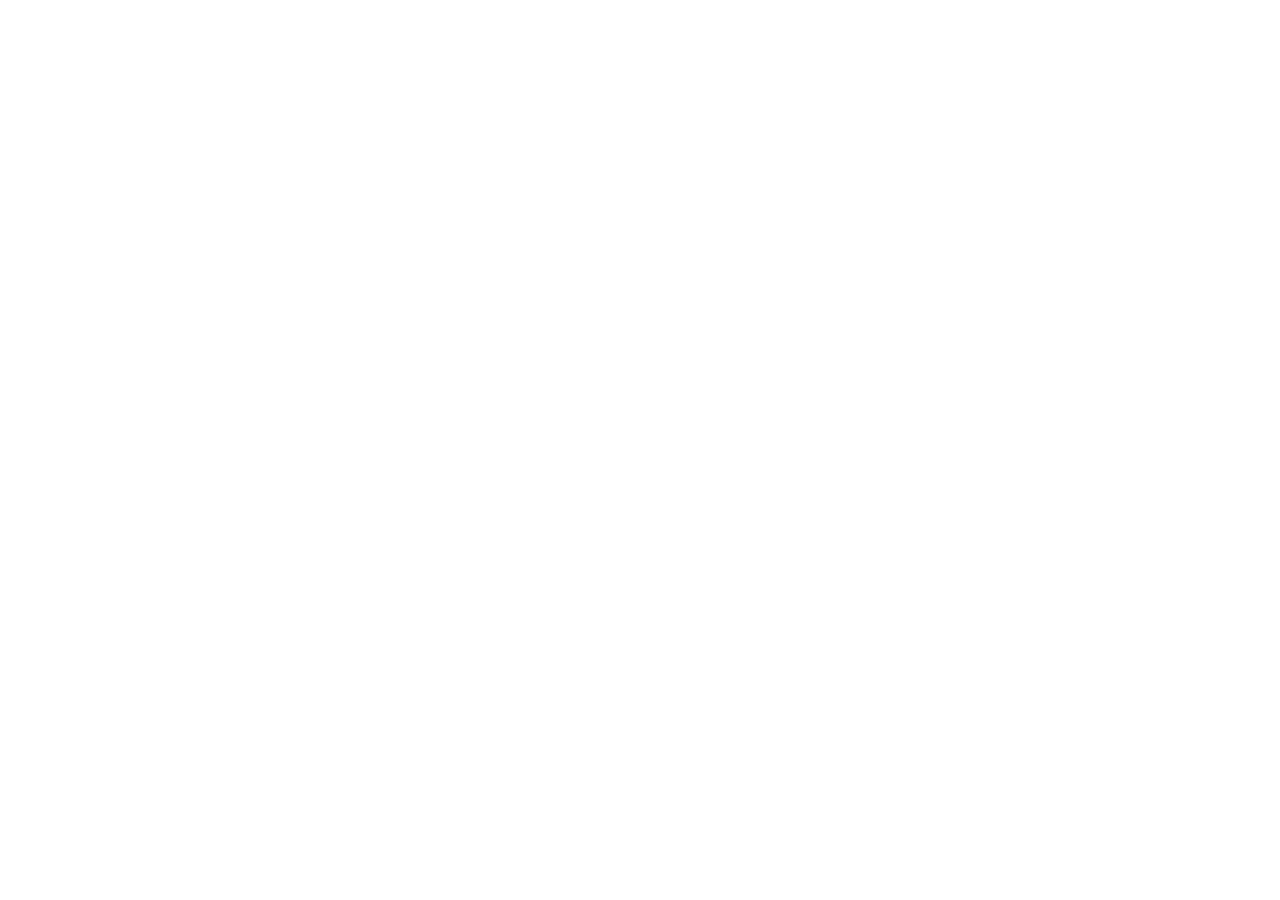
==== commit 90b5de32: "Hello World" ====
--- a/index.html
+++ b/index.html
@@ -1,299 +1,20 @@
-<!DOCTYPE html>
+<!doctype html>
+
 <html lang="en">
+<head>
+  <meta charset="utf-8">
+  <meta name="viewport" content="width=device-width, initial-scale=1">
 
-<head>
-    <meta charset="UTF-8">
-    <meta name="viewport" content="width=device-width, initial-scale=1.0">
-    <meta http-equiv="X-UA-Compatible" content="ie=edge">
-    <title>José Pastor - </JP></title>
+  <title>jpastorm</title>
 
-
-    <!--  Bootstrap css file  -->
-    <link rel="stylesheet" href="./css/bootstrap.min.css">
-
-    <!--  font awesome icons  -->
-    <link rel="stylesheet" href="./css/all.min.css">
-
-
-    <!--  Magnific Popup css file  -->
-    <link rel="stylesheet" href="./vendor/Magnific-Popup/dist/magnific-popup.css">
-
-
-    <!--  Owl-carousel css file  -->
-    <link rel="stylesheet" href="./vendor/owl-carousel/css/owl.carousel.min.css">
-    <link rel="stylesheet" href="./vendor/owl-carousel/css/owl.theme.default.min.css">
-
-
-    <!--  custom css file  -->
-    <link rel="stylesheet" href="./css/style.css">
-
-    <!--  Responsive css file  -->
-    <link rel="stylesheet" href="./css/responsive.css">
 </head>
 
 <body>
-
-    <!--  ======================= Start Header Area ============================== -->
-    <header class="header_area">
-        <div class="main-menu">
-            <nav class="navbar navbar-expand-lg navbar-light">
-                <a class="navbar-brand" href="#">JPASTORM</a>
-                <button class="navbar-toggler" type="button" data-toggle="collapse" data-target="#navbarNav" aria-controls="navbarNav" aria-expanded="false" aria-label="Toggle navigation">
-                    <span class="navbar-toggler-icon"></span>
-                </button>
-                <div class="collapse navbar-collapse" id="navbarNav">
-                    <div class="mr-auto"></div>
-                    <ul class="navbar-nav">
-                        <li class="nav-item active">
-                            <a class="nav-link" href="#">Home</a>
-                        </li>
-                        <li class="nav-item">
-                            <a class="nav-link" href="#portafolio">Projects</a>
-                        </li>
-                        <li class="nav-item">
-                            <a class="nav-link" href="#about">About</a>
-                        </li>
-                        <li class="nav-item">
-                            <a class="nav-link" href="#contact">Contact</a>
-                        </li>
-                    </ul>
-                </div>
-            </nav>
-        </div>
-    </header>
-    <!--  ======================= End Header Area ============================== -->
-
-
-
-    <!--  ======================= Start Main Area ================================ -->
-    <main class="site-main">
-
-        <!--  ======================= Start Banner Area =======================  -->
-        <section class="site-banner">
-            <div class="container">
-                <div class="row">
-                    <div class="col-lg-6 col-md-12 site-title">
-                        <h3 class="title-text">Hey</h3>
-                        <h1 class="title-text text-uppercase">I am José</h1>
-                        <h4 class="title-text text-uppercase">Junior Software Developer</h4>
-                        <div class="site-buttons">
-                            <div class="d-flex flex-row flex-wrap">
-                                <a href="mailto:josepastormendoza32@gmail.com" type="button" class="btn btn-outline-primary mr-3">
-                                    Contact me
-                                </a>
-                                <a href="jpastorm-cv/" target="_blank" type="button" class="btn btn-outline-info">
-                                    Get cv
-                                </a>
-                            </div>
-                        </div>
-                    </div>
-                    <div class="col-lg-6 col-md-12 banner-image">
-                        <img src="./img/banner/banner-imagedos.png" alt="banner-img" class="img-fluid">
-                    </div>
-                </div>
-            </div>
-        </section>
-        <!--  ======================= End Banner Area =======================  -->
-
-
-
-        <!--  ======================= Project Area =============================  -->
-        <section class="project-area" id="portafolio">
-            <div class="container">
-                <div class="project-title pb-5">
-                    <h1 class="text-uppercase title-h1">Recently Done Project</h1>
-                    <h1 class="text-uppercase title-h1">Quality Work</h1>
-                </div>
-
-                <div class="button-group">
-                    <button type="button" class="active" id="btn1" data-filter="*">All</button>
-                    <button type="button" data-filter=".upcoming" hidden>Upcoming</button>
-                </div>
-
-                <div class="row grid">
-                    <div class="col-lg-4 col-md-6 col-sm-12 element-item latest">
-                        <div class="our-project">
-                            <div class="img">
-
-                                <img src="./img/portfolio/heroesjpastorm.png" alt="portfolio-1" class="img-fluid">
-
-                            </div>
-                            <div class="title py-4">
-                                <h4 class="text-uppercase">Reactjs HEROES</h4>
-                                <span class="text-secondary">
-                                    A small application made in React with Hooks and Authenticationto search and display HEROES.
-                                </span>
-                                <div class="tech-icons">
-                                    <img class="tech-icon" src="./img/portfolio/react.svg" title="React" alt="React logo">
-                                </div>
-                            </div>
-                            <a href="https://jpastorm-heroesapp.netlify.app" target="_blank" class="btn btn-info">
-                                Demo
-                            </a>
-                            <a href="https://github.com/jpastorm/Reactjs-HEROES" target="_blank" class="btn btn-primary">
-                                See more
-                            </a>
-                        </div>
-                        <br>
-                    </div>
-                    <div class="col-lg-4 col-md-6 col-sm-12 element-item latest">
-                        <div class="our-project">
-                            <div class="img">
-
-                                <img src="./img/portfolio/projectReactjs.png" alt="portfolio-1" class="img-fluid">
-
-                            </div>
-                            <div class="title py-4">
-                                <h4 class="text-uppercase">Reactjs-Api Giphy</h4>
-                                <span class="text-secondary">
-                                    A small application made in React with Hooks to search and display animated gifs.
-                                </span>
-                                <div class="tech-icons">
-                                    <img class="tech-icon" src="./img/portfolio/react.svg" title="React" alt="React logo">
-                                </div>
-                            </div>
-                            <a href="https://github.com/jpastorm/Reactjs-Giphy" target="_blank" class="btn btn-primary">
-                                See more
-                            </a>
-                        </div>
-                        <br>
-                    </div>
-
-
-                    <div class="col-lg-4 col-md-6 col-sm-12 element-item latest">
-                        <div class="our-project">
-                            <div class="img">
-
-                                <img src="./img/portfolio/helpdesk.png" target="_blank" alt="portfolio-1" class="img-fluid">
-
-                            </div>
-                            <div class="title py-4">
-                                <h4 class="text-uppercase">HELPDESK</h4>
-                                <span class="text-secondary">
-                                    Helpdesk made with python and flask
-                                </span>
-                                <div class="tech-icons">
-                                    <img class="tech-icon" src="./img/portfolio/flask.svg" title="Flask" alt="Flask logo">
-                                    <img class="tech-icon" src="./img/portfolio/python.svg" title="Python" alt="Python logo">
-                                    <img class="tech-icon" src="./img/portfolio/html5.svg" title="HTML5" alt="HTML5 logo">
-                                    <img class="tech-icon" src="./img/portfolio/css3.svg" title="CSS3" alt="CSS3 logo">
-                                    <img class="tech-icon" src="./img/portfolio/bootstrap.svg" title="Bootstrap" alt="Bootstrap logo">
-                                </div>
-                            </div>
-                            <a href="https://github.com/jpastorm/HelpDesk" target="_blank" class="btn btn-primary">
-                                See more
-                            </a>
-                        </div>
-                        <br>
-                    </div>
-
-
-                    <div class="col-lg-4 col-md-6 col-sm-12 element-item latest">
-                        <div class="our-project">
-                            <div class="img">
-
-                                <img src="./img/portfolio/chat.png" alt="portfolio-1" class="img-fluid">
-
-                            </div>
-                            <div class="title py-4">
-                                <h4 class="text-uppercase">ChatGo</h4>
-                                <span class="text-secondary">
-                                    Real time chat with go and vuejs
-                                </span>
-                                <div class="tech-icons">
-                                    <img class="tech-icon" src="./img/portfolio/go.svg" title="Golang" alt="Golang logo">
-                                    <img class="tech-icon" src="./img/portfolio/vuejs.svg" title="Vuejs" alt="Vuejs logo">
-                                    <img class="tech-icon" src="./img/portfolio/socket-dot-io.svg" title="Socket.io" alt="Socket.io logo">
-                                    <img class="tech-icon" src="./img/portfolio/html5.svg" title="HTML5" alt="HTML5 logo">
-                                    <img class="tech-icon" src="./img/portfolio/css3.svg" title="CSS3" alt="CSS3 logo">
-                                    <img class="tech-icon" src="./img/portfolio/bootstrap.svg" title="Bootstrap" alt="Bootstrap logo">
-                                </div>
-                            </div>
-                            <a href="https://github.com/jpastorm/Chat-Web-Sockets-Golang" target="_blank" class="btn btn-primary">
-                                See more
-                            </a>
-                        </div>
-                        <br>
-                    </div>
-
-                </div>
-            </div>
-        </section>
-        <!--  ======================= End Project Area =============================  -->
-
-
-
-        <!--  ========================= About Area ==========================  -->
-        <section class="about-area" id="about">
-            <div class="container-fluid">
-                <div class="row">
-                    <div class="col-lg-6 col-md-12">
-                        <div class="about-image">
-                            <img src="./img/about-us.png" alt="About us" class="img-fluid">
-                        </div>
-                    </div>
-                    <div class="col-lg-6 col-md-12 about-title">
-                        <h2 class="text-uppercase pt-5">
-                            <span>Let me</span>
-                            <span>introduce</span>
-                            <span>myself</span>
-                        </h2>
-                        <div class="paragraph py-4 w-75">
-                            <p class="para">
-                                I consider myself as a person with teamwork and communication skills, as well as a team worker who likes to learn and teach what he knows
-                            </p>
-                            <p class="para">
-                                Software developer, backend developer(GOLANG AND PHP) and systems engineering student. Passionate about new technologies and always ready to participate in projects. I like programming, learning new things and making friends all over the world.
-                            </p>
-                        </div>
-                        <a href="jpastorm-cv/" target="_blank" type="button" class="btn btn-outline-primary mr-3">
-                            Download cv
-                        </a>
-                    </div>
-                </div>
-            </div>
-        </section>
-        <!--  ========================= End About Area ==========================  -->
-
-    </main>
-    <!--  ======================= End Main Area ================================ -->
-
-
-    <footer class="footer-area" id="contact">
-        <div class="container">
-            <div class="">
-                <div class="site-logo text-center py-4">
-                    <a href="#">JOSEPM</a>
-                </div>
-                <div class="social text-center">
-                    <h5 class="text-uppercase">Follow me</h5>
-                    <a href="https://twitter.com/jpastormdev" target="_blank"><i class="fab fa-twitter"></i></a>
-                    <a href="https://www.linkedin.com/in/jpastorm/" target="_blank"><i class="fab fa-linkedin-in"></i></a>
-                </div>
-            </div>
-        </div>
-    </footer>
-
-
-
-    <!--  Jquery js file  -->
-    <script src="./js/jquery.3.4.1.js"></script>
-
-    <!--  Bootstrap js file  -->
-    <script src="./js/bootstrap.min.js"></script>
-
-    <!--  isotope js library  -->
-    <script src="./vendor/isotope/isotope.min.js"></script>
-
-    <!--  Magnific popup script file  -->
-    <script src="./vendor/Magnific-Popup/dist/jquery.magnific-popup.min.js"></script>
-
-    <!--  Owl-carousel js file  -->
-    <script src="./vendor/owl-carousel/js/owl.carousel.min.js"></script>
-
-    <!--  custom js file  -->
-    <script src="./js/main.js"></script>
-
+  <script>
+    window.onload = function() {
+    // similar behavior as clicking on a link
+    window.location.href = "https://jpastorm.vercel.app/";
+}
+  </script>
 </body>
-
-</html>+</html>
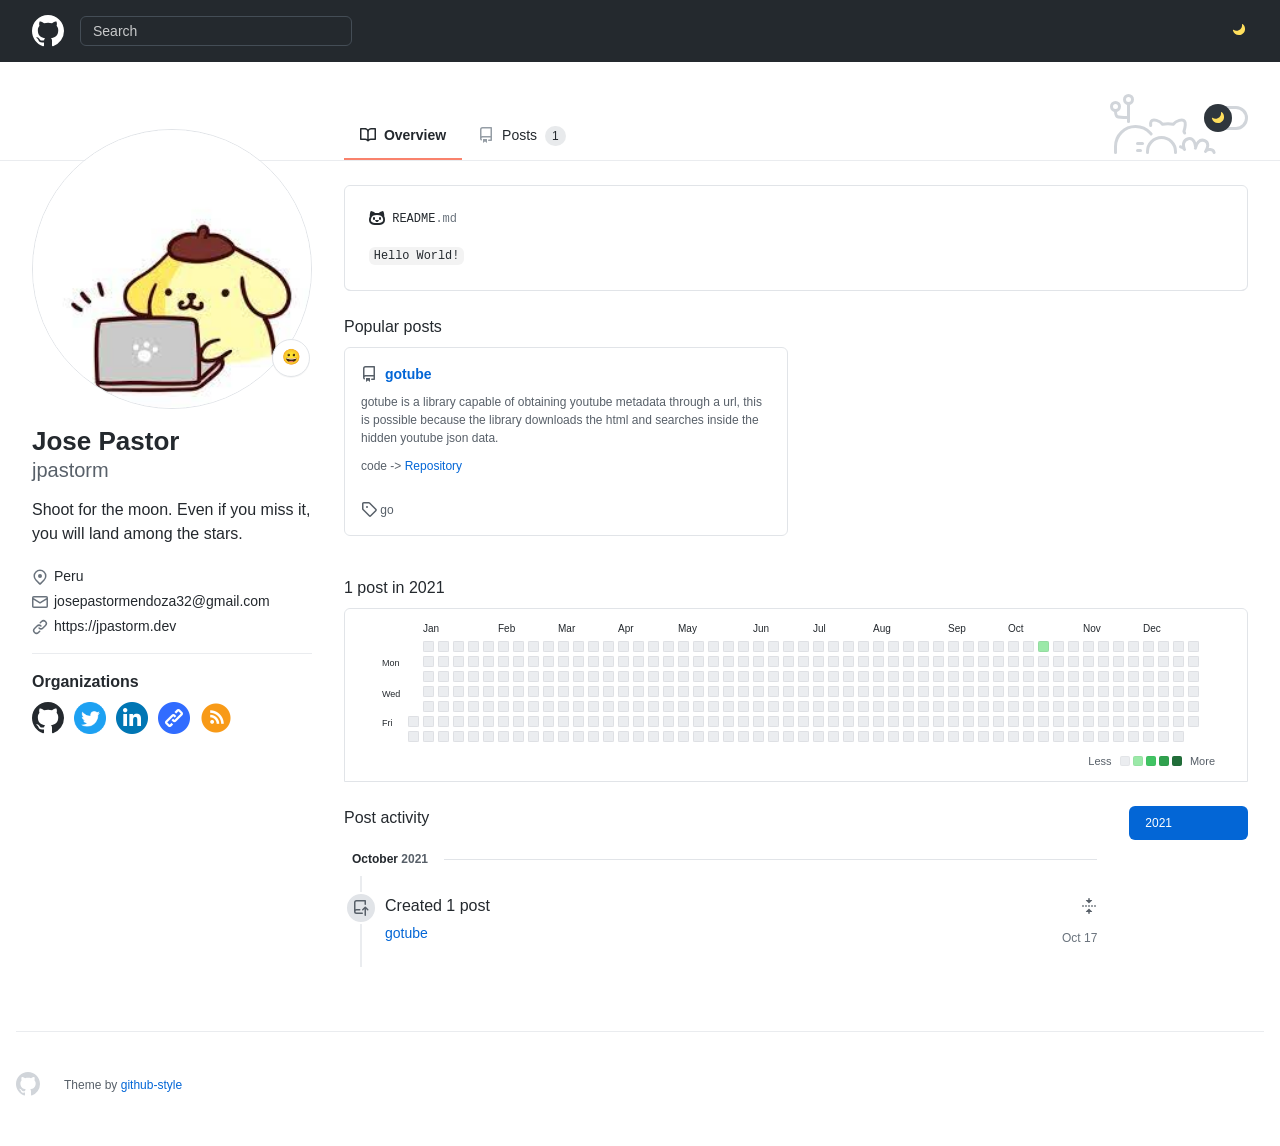
==== commit 5a684360: "blog-fix-url-base" ====
--- a/index.html
+++ b/index.html
@@ -1,20 +1,668 @@
-<!doctype html>
-
-<html lang="en">
+<!DOCTYPE html>
+<html lang="en-us">
 <head>
-  <meta charset="utf-8">
-  <meta name="viewport" content="width=device-width, initial-scale=1">
-
-  <title>jpastorm</title>
+	<meta name="generator" content="Hugo 0.80.0" />
+    <meta charset="utf-8">
+    <meta name="viewport" content="width=device-width">
+    <script type="application/javascript" src='https://jpastorm.github.io/js/theme-mode.js'></script>
+    <link rel="stylesheet" href='https://jpastorm.github.io/css/frameworks.min.css' />
+    <link rel="stylesheet" href='https://jpastorm.github.io/css/github.min.css' />
+    <link rel="stylesheet" href='https://jpastorm.github.io/css/github-style.css' />
+    <link rel="stylesheet" href='https://jpastorm.github.io/css/light.css' />
+    <link rel="stylesheet" href='https://jpastorm.github.io/css/dark.css' />
+    <link rel="stylesheet" href='https://jpastorm.github.io/css/syntax.css' />
+    <title>jpastorm blog</title>
+    
+    <link rel="icon" type="image/x-icon" href='/images/favicon.ico'>
+    
+    <meta name="theme-color" content="#1e2327">
+
+    
+    <meta name="description"
+  content="" />
+<meta name="keywords"
+  content='blog' />
+<meta name="robots" content="noodp" />
+<link rel="canonical" href="https://jpastorm.github.io/" />
+
+
+<meta name="twitter:card" content="summary" />
+<meta name="twitter:title" content="jpastorm blog" />
+<meta name="twitter:description"
+  content="Shoot for the moon. Even if you miss it, you will land among the stars." />
+<meta name="twitter:site" content="https://jpastorm.github.io" />
+<meta name="twitter:creator" content="" />
+<meta name="twitter:image"
+  content="https://jpastorm.github.io">
+
+
+<meta property="og:type" content="website" />
+<meta property="og:title" content="jpastorm blog">
+<meta property="og:description"
+  content="Shoot for the moon. Even if you miss it, you will land among the stars." />
+<meta property="og:url" content="https://jpastorm.github.io/" />
+<meta property="og:site_name" content="jpastorm blog" />
+<meta property="og:image"
+  content="https://jpastorm.github.io">
+<meta property="og:image:width" content="2048">
+<meta property="og:image:height" content="1024">
+
+
+
+
+<link href="/index.xml" rel="alternate" type="application/rss+xml" title="jpastorm blog" />
+
+
+
+
+
+
 
 </head>
 
 <body>
-  <script>
-    window.onload = function() {
-    // similar behavior as clicking on a link
-    window.location.href = "https://jpastorm.vercel.app/";
+  <div style="position: relative">
+  <header class="Header js-details-container Details px-3 px-md-4 px-lg-5 flex-wrap flex-md-nowrap open Details--on">
+    <div class="Header-item mobile-none" style="margin-top: -4px; margin-bottom: -4px;">
+      <a class="Header-link" href="https://jpastorm.github.io">
+        <svg class="octicon" height="32" viewBox="0 0 16 16" version="1.1" width="32">
+          <path fill-rule="evenodd"
+            d="M8 0C3.58 0 0 3.58 0 8c0 3.54 2.29 6.53 5.47 7.59.4.07.55-.17.55-.38 0-.19-.01-.82-.01-1.49-2.01.37-2.53-.49-2.69-.94-.09-.23-.48-.94-.82-1.13-.28-.15-.68-.52-.01-.53.63-.01 1.08.58 1.23.82.72 1.21 1.87.87 2.33.66.07-.52.28-.87.51-1.07-1.78-.2-3.64-.89-3.64-3.95 0-.87.31-1.59.82-2.15-.08-.2-.36-1.02.08-2.12 0 0 .67-.21 2.2.82.64-.18 1.32-.27 2-.27.68 0 1.36.09 2 .27 1.53-1.04 2.2-.82 2.2-.82.44 1.1.16 1.92.08 2.12.51.56.82 1.27.82 2.15 0 3.07-1.87 3.75-3.65 3.95.29.25.54.73.54 1.48 0 1.07-.01 1.93-.01 2.2 0 .21.15.46.55.38A8.013 8.013 0 0016 8c0-4.42-3.58-8-8-8z">
+          </path>
+        </svg>
+      </a>
+    </div>
+    <div class="Header-item d-md-none">
+      <button class="Header-link btn-link js-details-target" type="button"
+        onclick="document.querySelector('#header-search').style.display = document.querySelector('#header-search').style.display == 'none'? 'block': 'none'">
+        <svg height="24" class="octicon octicon-three-bars" viewBox="0 0 16 16" version="1.1" width="24">
+          <path fill-rule="evenodd"
+            d="M1 2.75A.75.75 0 011.75 2h12.5a.75.75 0 110 1.5H1.75A.75.75 0 011 2.75zm0 5A.75.75 0 011.75 7h12.5a.75.75 0 110 1.5H1.75A.75.75 0 011 7.75zM1.75 12a.75.75 0 100 1.5h12.5a.75.75 0 100-1.5H1.75z">
+          </path>
+        </svg>
+      </button>
+    </div>
+    <div style="display: none;" id="header-search"
+      class="Header-item Header-item--full flex-column flex-md-row width-full flex-order-2 flex-md-order-none mr-0 mr-md-3 mt-3 mt-md-0 Details-content--hidden-not-important d-md-flex">
+      <div
+        class="Header-search header-search flex-auto js-site-search position-relative flex-self-stretch flex-md-self-auto mb-3 mb-md-0 mr-0 mr-md-3 scoped-search site-scoped-search js-jump-to">
+        <div class="position-relative">
+          <form target="_blank" action="https://www.google.com/search" accept-charset="UTF-8" method="get"
+            autocomplete="off">
+            <label
+              class="Header-search-label form-control input-sm header-search-wrapper p-0 js-chromeless-input-container header-search-wrapper-jump-to position-relative d-flex flex-justify-between flex-items-center">
+              <input type="text"
+                class="Header-search-input form-control input-sm header-search-input jump-to-field js-jump-to-field js-site-search-focus js-site-search-field is-clearable"
+                name="q" value="" placeholder="Search" autocomplete="off">
+              <input type="hidden" name="q" value="site:https://jpastorm.github.io">
+            </label>
+          </form>
+        </div>
+      </div>
+    </div>
+
+    <div class="Header-item Header-item--full flex-justify-center d-md-none position-relative">
+      <a class="Header-link " href="https://jpastorm.github.io">
+        <svg class="octicon octicon-mark-github v-align-middle" height="32" viewBox="0 0 16 16" version="1.1"
+          width="32">
+          <path fill-rule="evenodd"
+            d="M8 0C3.58 0 0 3.58 0 8c0 3.54 2.29 6.53 5.47 7.59.4.07.55-.17.55-.38 0-.19-.01-.82-.01-1.49-2.01.37-2.53-.49-2.69-.94-.09-.23-.48-.94-.82-1.13-.28-.15-.68-.52-.01-.53.63-.01 1.08.58 1.23.82.72 1.21 1.87.87 2.33.66.07-.52.28-.87.51-1.07-1.78-.2-3.64-.89-3.64-3.95 0-.87.31-1.59.82-2.15-.08-.2-.36-1.02.08-2.12 0 0 .67-.21 2.2.82.64-.18 1.32-.27 2-.27.68 0 1.36.09 2 .27 1.53-1.04 2.2-.82 2.2-.82.44 1.1.16 1.92.08 2.12.51.56.82 1.27.82 2.15 0 3.07-1.87 3.75-3.65 3.95.29.25.54.73.54 1.48 0 1.07-.01 1.93-.01 2.2 0 .21.15.46.55.38A8.013 8.013 0 0016 8c0-4.42-3.58-8-8-8z">
+          </path>
+        </svg>
+      </a>
+    </div>
+    <div class="Header-item" style="margin-right: 0;">
+      <a href="javascript:void(0)" class="Header-link no-select" onclick="switchTheme()">
+        <svg style="fill: var(--color-profile-color-modes-toggle-moon);" class="no-select" viewBox="0 0 16 16"
+          version="1.1" width="16" height="16">
+          <path fill-rule="evenodd" clip-rule="evenodd"
+            d="M4.52208 7.71754C7.5782 7.71754 10.0557 5.24006 10.0557 2.18394C10.0557 1.93498 10.0392 1.68986 10.0074 1.44961C9.95801 1.07727 10.3495 0.771159 10.6474 0.99992C12.1153 2.12716 13.0615 3.89999 13.0615 5.89383C13.0615 9.29958 10.3006 12.0605 6.89485 12.0605C3.95334 12.0605 1.49286 10.001 0.876728 7.24527C0.794841 6.87902 1.23668 6.65289 1.55321 6.85451C2.41106 7.40095 3.4296 7.71754 4.52208 7.71754Z">
+          </path>
+        </svg>
+      </a>
+    </div>
+  </header>
+</div>
+  
+<div class="application-main">
+  <main>
+    
+
+
+<div class="mt-4 position-sticky top-0 d-none d-md-block bg-white width-full border-bottom color-border-secondary"
+  style="z-index:3;">
+  <div class="container-xl px-3 px-md-4 px-lg-5">
+    <div class="gutter-condensed gutter-lg flex-column flex-md-row d-flex">
+      <div class="flex-shrink-0 col-12 col-md-3 mb-4 mb-md-0">
+      </div>
+      <div class="flex-shrink-0 col-12 col-md-9 mb-4 mb-md-0">
+        <div class="UnderlineNav width-full box-shadow-none hx_UnderlineNav-with-profile-color-modes-banner">
+          <nav class="UnderlineNav-body">
+            <a class="UnderlineNav-item  selected " href="https://jpastorm.github.io">
+              <svg class="octicon octicon-book UnderlineNav-octicon hide-sm" height="16" viewBox="0 0 16 16"
+                version="1.1" width="16">
+                <path fill-rule="evenodd"
+                  d="M0 1.75A.75.75 0 01.75 1h4.253c1.227 0 2.317.59 3 1.501A3.744 3.744 0 0111.006 1h4.245a.75.75 0 01.75.75v10.5a.75.75 0 01-.75.75h-4.507a2.25 2.25 0 00-1.591.659l-.622.621a.75.75 0 01-1.06 0l-.622-.621A2.25 2.25 0 005.258 13H.75a.75.75 0 01-.75-.75V1.75zm8.755 3a2.25 2.25 0 012.25-2.25H14.5v9h-3.757c-.71 0-1.4.201-1.992.572l.004-7.322zm-1.504 7.324l.004-5.073-.002-2.253A2.25 2.25 0 005.003 2.5H1.5v9h3.757a3.75 3.75 0 011.994.574z">
+                </path>
+              </svg>
+              Overview
+            </a>
+            <a class="UnderlineNav-item " href="https://jpastorm.github.io/post/">
+              <svg class="octicon octicon-repo UnderlineNav-octicon hide-sm" height="16" viewBox="0 0 16 16"
+                version="1.1" width="16">
+                <path fill-rule="evenodd"
+                  d="M2 2.5A2.5 2.5 0 014.5 0h8.75a.75.75 0 01.75.75v12.5a.75.75 0 01-.75.75h-2.5a.75.75 0 110-1.5h1.75v-2h-8a1 1 0 00-.714 1.7.75.75 0 01-1.072 1.05A2.495 2.495 0 012 11.5v-9zm10.5-1V9h-8c-.356 0-.694.074-1 .208V2.5a1 1 0 011-1h8zM5 12.25v3.25a.25.25 0 00.4.2l1.45-1.087a.25.25 0 01.3 0L8.6 15.7a.25.25 0 00.4-.2v-3.25a.25.25 0 00-.25-.25h-3.5a.25.25 0 00-.25.25z">
+                </path>
+              </svg>
+              Posts
+              <span class="Counter">1</span>
+            </a>
+          </nav>
+          <div class="profile-color-modes js-promo-color-modes-banner-profile isInitialToggle">
+            <svg width="106" height="60" viewBox="0 0 106 60" fill="none" stroke-width="3" stroke-linecap="round"
+              stroke-linejoin="round" xmlns="http://www.w3.org/2000/svg">
+              <g class="profile-color-modes-illu-group profile-color-modes-illu-red">
+                <path d="M37.5 58.5V57.5C37.5 49.768 43.768 43.5 51.5 43.5V43.5C59.232 43.5 65.5 49.768 65.5 57.5V58.5">
+                </path>
+              </g>
+              <g class="profile-color-modes-illu-group profile-color-modes-illu-orange">
+                <path
+                  d="M104.07 58.5C103.401 55.092 97.7635 54.3869 95.5375 57.489C97.4039 54.6411 99.7685 48.8845 94.6889 46.6592C89.4817 44.378 86.1428 50.1604 85.3786 54.1158C85.9519 50.4768 83.7226 43.294 78.219 44.6737C72.7154 46.0534 72.7793 51.3754 74.4992 55.489C74.169 54.7601 72.4917 53.3567 70.5 52.8196">
+                </path>
+              </g>
+              <g class="profile-color-modes-illu-group profile-color-modes-illu-purple">
+                <path
+                  d="M5.51109 58.5V52.5C5.51109 41.4543 14.4654 32.5 25.5111 32.5C31.4845 32.5 36.8464 35.1188 40.5111 39.2709C40.7212 39.5089 40.9258 39.7521 41.1245 40">
+                </path>
+                <path d="M27.511 49.5C29.6777 49.5 28.911 49.5 32.511 49.5"></path>
+                <path d="M27.511 56.5C29.6776 56.5 26.911 56.5 30.511 56.5"></path>
+              </g>
+              <g class="profile-color-modes-illu-group profile-color-modes-illu-green">
+                <circle cx="5.5" cy="12.5" r="4"></circle>
+                <circle cx="18.5" cy="5.5" r="4"></circle>
+                <path d="M18.5 9.5L18.5 27.5"></path>
+                <path d="M18.5 23.5C6 23.5 5.5 23.6064 5.5 16.5"></path>
+              </g>
+              <g class="profile-color-modes-illu-group profile-color-modes-illu-blue">
+                <g class="profile-color-modes-illu-frame">
+                  <path
+                    d="M40.6983 31.5C40.5387 29.6246 40.6456 28.0199 41.1762 27.2317C42.9939 24.5312 49.7417 26.6027 52.5428 30.2409C54.2551 29.8552 56.0796 29.6619 57.9731 29.6619C59.8169 29.6619 61.5953 29.8452 63.2682 30.211C66.0833 26.5913 72.799 24.5386 74.6117 27.2317C75.6839 28.8246 75.0259 33.7525 73.9345 37.5094C74.2013 37.9848 74.4422 38.4817 74.6555 39">
+                  </path>
+                </g>
+                <g class="profile-color-modes-illu-frame">
+                  <path
+                    d="M41.508 31.5C41.6336 31.2259 41.7672 30.9582 41.9085 30.6968C40.7845 26.9182 40.086 21.8512 41.1762 20.2317C42.9939 17.5312 49.7417 19.6027 52.5428 23.2409C54.2551 22.8552 56.0796 22.6619 57.9731 22.6619C59.8169 22.6619 61.5953 22.8452 63.2682 23.211C66.0833 19.5913 72.799 17.5386 74.6117 20.2317C75.6839 21.8246 75.0259 26.7525 73.9345 30.5094C75.1352 32.6488 75.811 35.2229 75.811 38.2283C75.811 38.49 75.8058 38.7472 75.7957 39">
+                  </path>
+                  <path d="M49.4996 33V35.6757"></path>
+                  <path d="M67.3375 33V35.6757"></path>
+                </g>
+                <g class="profile-color-modes-illu-frame">
+                  <path
+                    d="M41.508 31.5C41.6336 31.2259 41.7672 30.9582 41.9085 30.6968C40.7845 26.9182 40.086 21.8512 41.1762 20.2317C42.9939 17.5312 49.7417 19.6027 52.5428 23.2409C54.2551 22.8552 56.0796 22.6619 57.9731 22.6619C59.8169 22.6619 61.5953 22.8452 63.2682 23.211C66.0833 19.5913 72.799 17.5386 74.6117 20.2317C75.6839 21.8246 75.0259 26.7525 73.9345 30.5094C75.1352 32.6488 75.811 35.2229 75.811 38.2283C75.811 38.49 75.8058 38.7472 75.7957 39">
+                  </path>
+                </g>
+                <g class="profile-color-modes-illu-frame">
+                  <path
+                    d="M41.508 31.5C41.6336 31.2259 41.7672 30.9582 41.9085 30.6968C40.7845 26.9182 40.086 21.8512 41.1762 20.2317C42.9939 17.5312 49.7417 19.6027 52.5428 23.2409C54.2551 22.8552 56.0796 22.6619 57.9731 22.6619C59.8169 22.6619 61.5953 22.8452 63.2682 23.211C66.0833 19.5913 72.799 17.5386 74.6117 20.2317C75.6839 21.8246 75.0259 26.7525 73.9345 30.5094C75.1352 32.6488 75.811 35.2229 75.811 38.2283C75.811 38.49 75.8058 38.7472 75.7957 39">
+                  </path>
+                  <path d="M49.4996 33V35.6757"></path>
+                  <path d="M67.3375 33V35.6757"></path>
+                </g>
+                <g class="profile-color-modes-illu-frame">
+                  <path
+                    d="M41.508 31.5C41.6336 31.2259 41.7672 30.9582 41.9085 30.6968C40.7845 26.9182 40.086 21.8512 41.1762 20.2317C42.9939 17.5312 49.7417 19.6027 52.5428 23.2409C54.2551 22.8552 56.0796 22.6619 57.9731 22.6619C59.8169 22.6619 61.5953 22.8452 63.2682 23.211C66.0833 19.5913 72.799 17.5386 74.6117 20.2317C75.6839 21.8246 75.0259 26.7525 73.9345 30.5094C75.1352 32.6488 75.811 35.2229 75.811 38.2283C75.811 38.49 75.8058 38.7472 75.7957 39">
+                  </path>
+                </g>
+                <g class="profile-color-modes-illu-frame">
+                  <path
+                    d="M41.508 31.5C41.6336 31.2259 41.7672 30.9582 41.9085 30.6968C40.7845 26.9182 40.086 21.8512 41.1762 20.2317C42.9939 17.5312 49.7417 19.6027 52.5428 23.2409C54.2551 22.8552 56.0796 22.6619 57.9731 22.6619C59.8169 22.6619 61.5953 22.8452 63.2682 23.211C66.0833 19.5913 72.799 17.5386 74.6117 20.2317C75.6839 21.8246 75.0259 26.7525 73.9345 30.5094C75.1352 32.6488 75.811 35.2229 75.811 38.2283C75.811 38.49 75.8058 38.7472 75.7957 39">
+                  </path>
+                  <path d="M49.4996 33V35.6757"></path>
+                  <path d="M67.3375 33V35.6757"></path>
+                </g>
+                <g class="profile-color-modes-illu-frame">
+                  <path
+                    d="M73.4999 40.2236C74.9709 38.2049 75.8108 35.5791 75.8108 32.2283C75.8108 29.2229 75.1351 26.6488 73.9344 24.5094C75.0258 20.7525 75.6838 15.8246 74.6116 14.2317C72.7989 11.5386 66.0832 13.5913 63.2681 17.211C61.5952 16.8452 59.8167 16.6619 57.973 16.6619C56.0795 16.6619 54.2549 16.8552 52.5427 17.2409C49.7416 13.6027 42.9938 11.5312 41.176 14.2317C40.0859 15.8512 40.7843 20.9182 41.9084 24.6968C41.003 26.3716 40.4146 28.3065 40.2129 30.5">
+                  </path>
+                  <path d="M82.9458 30.5471L76.8413 31.657"></path>
+                  <path d="M76.2867 34.4319L81.8362 37.7616"></path>
+                  <path d="M49.4995 27.8242V30.4999"></path>
+                  <path d="M67.3374 27.8242V30.4998"></path>
+                </g>
+                <g class="profile-color-modes-illu-frame">
+                  <path
+                    d="M45.3697 34.2658C41.8877 32.1376 39.7113 28.6222 39.7113 23.2283C39.7113 20.3101 40.3483 17.7986 41.4845 15.6968C40.3605 11.9182 39.662 6.85125 40.7522 5.23168C42.5699 2.53117 49.3177 4.6027 52.1188 8.24095C53.831 7.85521 55.6556 7.66186 57.5491 7.66186C59.3929 7.66186 61.1713 7.84519 62.8442 8.21095C65.6593 4.59134 72.375 2.5386 74.1877 5.23168C75.2599 6.82461 74.6019 11.7525 73.5105 15.5094C74.7112 17.6488 75.3869 20.2229 75.3869 23.2283C75.3869 28.6222 73.2105 32.1376 69.7285 34.2658C70.8603 35.5363 72.6057 38.3556 73.3076 40">
+                  </path>
+                  <path d="M49.0747 19.8242V22.4999"></path>
+                  <path
+                    d="M54.0991 28C54.6651 29.0893 55.7863 30.0812 57.9929 30.0812C59.0642 30.0812 59.8797 29.8461 60.5 29.4788">
+                  </path>
+                  <path d="M66.9126 19.8242V22.4999"></path>
+                  <path d="M33.2533 20.0237L39.0723 22.1767"></path>
+                  <path d="M39.1369 25.0058L33.0935 27.3212"></path>
+                  <path d="M81.8442 19.022L76.0252 21.1751"></path>
+                  <path d="M75.961 24.0041L82.0045 26.3196"></path>
+                </g>
+                <g class="profile-color-modes-illu-frame">
+                  <path
+                    d="M73.4999 40.2236C74.9709 38.2049 75.8108 35.5791 75.8108 32.2283C75.8108 29.2229 75.1351 26.6488 73.9344 24.5094C75.0258 20.7525 75.6838 15.8246 74.6116 14.2317C72.7989 11.5386 66.0832 13.5913 63.2681 17.211C61.5952 16.8452 59.8167 16.6619 57.973 16.6619C56.0795 16.6619 54.2549 16.8552 52.5427 17.2409C49.7416 13.6027 42.9938 11.5312 41.176 14.2317C40.0859 15.8512 40.7843 20.9182 41.9084 24.6968C41.003 26.3716 40.4146 28.3065 40.2129 30.5">
+                  </path>
+                  <path d="M82.9458 30.5471L76.8413 31.657"></path>
+                  <path d="M76.2867 34.4319L81.8362 37.7616"></path>
+                  <path d="M49.4995 27.8242V30.4999"></path>
+                  <path d="M67.3374 27.8242V30.4998"></path>
+                </g>
+                <g class="profile-color-modes-illu-frame">
+                  <path
+                    d="M40.6983 31.5C40.5387 29.6246 40.6456 28.0199 41.1762 27.2317C42.9939 24.5312 49.7417 26.6027 52.5428 30.2409C54.2551 29.8552 56.0796 29.6619 57.9731 29.6619C59.8169 29.6619 61.5953 29.8452 63.2682 30.211C66.0833 26.5913 72.799 24.5386 74.6117 27.2317C75.6839 28.8246 75.0259 33.7525 73.9345 37.5094C74.2013 37.9848 74.4422 38.4817 74.6555 39">
+                  </path>
+                </g>
+              </g>
+            </svg>
+            <span class="profile-color-modes-toggle js-promo-color-modes-toggle no-select" tabindex="0"
+              onclick="switchTheme()">
+              <div class="profile-color-modes-toggle-track no-select"></div>
+              <div class="profile-color-modes-toggle-thumb js-promo-color-modes-thumb">
+                <svg style="fill: var(--color-profile-color-modes-toggle-moon); margin: 7px 0 0 7px;" width="14"
+                  height="13" viewBox="0 0 14 13" xmlns="http://www.w3.org/2000/svg">
+                  <path fill-rule="evenodd" clip-rule="evenodd"
+                    d="M4.52208 7.71754C7.5782 7.71754 10.0557 5.24006 10.0557 2.18394C10.0557 1.93498 10.0392 1.68986 10.0074 1.44961C9.95801 1.07727 10.3495 0.771159 10.6474 0.99992C12.1153 2.12716 13.0615 3.89999 13.0615 5.89383C13.0615 9.29958 10.3006 12.0605 6.89485 12.0605C3.95334 12.0605 1.49286 10.001 0.876728 7.24527C0.794841 6.87902 1.23668 6.65289 1.55321 6.85451C2.41106 7.40095 3.4296 7.71754 4.52208 7.71754Z">
+                  </path>
+                </svg>
+              </div>
+            </span>
+          </div>
+        </div>
+      </div>
+    </div>
+  </div>
+</div>
+
+<div class="container-xl px-3 px-md-4 px-lg-5">
+  <div class="gutter-condensed gutter-lg flex-column flex-md-row d-flex">
+    <div class="flex-shrink-0 col-12 col-md-3 mb-4 mb-md-0">
+      <div class="h-card mt-md-n5" style="margin-top:24px">
+        <div class="user-profile-sticky-bar js-user-profile-sticky-bar d-none d-md-block" id="headerStuck">
+          <div class="user-profile-mini-vcard d-table">
+            <span class="user-profile-mini-avatar d-table-cell v-align-middle lh-condensed-ultra pr-2">
+              
+              <img class="rounded-1 avatar-user" height="32" width="32" src="https://jpastorm.github.io/images/avatar.png">
+              
+            </span>
+            <span class="d-table-cell v-align-middle lh-condensed">
+              <strong>Jose Pastor</strong>
+            </span>
+          </div>
+        </div>
+        <div class="clearfix d-flex d-md-block flex-items-center mb-4 mb-md-0">
+          <div class="position-relative d-inline-block col-2 col-md-12 mr-3 mr-md-0 flex-shrink-0" style="z-index:4;">
+            
+            <a href="https://jpastorm.github.io/images/avatar.png">
+              <img style="height:auto;" alt="Avatar" width="260" height="260" id="headerImg"
+                class="avatar avatar-user width-full border bg-white" src="https://jpastorm.github.io/images/avatar.png">
+            </a>
+            
+            
+            <div class="user-status-container position-relative hide-sm hide-md">
+              <div class="f5 user-status-circle-badge-container">
+                <div class="user-status-circle-badge d-inline-block lh-condensed-ultra p-2">
+                  <div class="d-flex flex-items-center flex-items-stretch">
+                    <div class="f6 lh-condensed user-status-header d-inline-flex user-status-emoji-only-header circle">
+                      <div class="user-status-emoji-container flex-shrink-0 mr-2 d-flex flex-items-center flex-justify-center ">
+                        <div><g-emoji class="g-emoji">😀</g-emoji></div>
+                      </div>
+                    </div>
+                  </div>
+                </div>
+              </div>
+            </div>
+            
+          </div>
+
+          <div
+            class="vcard-names-container float-left col-10 col-md-12 pt-1 pt-md-3 pb-1 pb-md-3 js-sticky js-user-profile-sticky-fields"
+            data-original-top="0px" style="position: sticky;">
+            <h1 class="vcard-names pl-2 pl-md-0">
+              <span class="p-name vcard-fullname d-block overflow-hidden">Jose Pastor</span>
+              
+              <span class="p-nickname vcard-username d-block">jpastorm</span>
+              
+            </h1>
+          </div>
+        </div>
+
+        <div class="p-note user-profile-bio mb-3 js-user-profile-bio f4">
+          <div>Shoot for the moon. Even if you miss it, you will land among the stars.</div>
+        </div>
+
+        <div class="d-flex flex-column">
+          <div class="js-profile-editable-area d-flex flex-column d-md-block">
+            <ul class="vcard-details">
+              
+              <li class="vcard-detail pt-1 css-truncate css-truncate-target hide-sm hide-md">
+                <svg class="octicon octicon-location" viewBox="0 0 16 16" version="1.1" width="16" height="16">
+                  <path fill-rule="evenodd"
+                    d="M11.536 3.464a5 5 0 010 7.072L8 14.07l-3.536-3.535a5 5 0 117.072-7.072v.001zm1.06 8.132a6.5 6.5 0 10-9.192 0l3.535 3.536a1.5 1.5 0 002.122 0l3.535-3.536zM8 9a2 2 0 100-4 2 2 0 000 4z">
+                  </path>
+                </svg>
+                <span class="p-label">Peru</span>
+              </li>
+              
+
+              
+              <li class="vcard-detail pt-1 css-truncate css-truncate-target ">
+                <svg class="octicon octicon-mail" viewBox="0 0 16 16" version="1.1" width="16" height="16">
+                  <path fill-rule="evenodd"
+                    d="M1.75 2A1.75 1.75 0 000 3.75v.736a.75.75 0 000 .027v7.737C0 13.216.784 14 1.75 14h12.5A1.75 1.75 0 0016 12.25v-8.5A1.75 1.75 0 0014.25 2H1.75zM14.5 4.07v-.32a.25.25 0 00-.25-.25H1.75a.25.25 0 00-.25.25v.32L8 7.88l6.5-3.81zm-13 1.74v6.441c0 .138.112.25.25.25h12.5a.25.25 0 00.25-.25V5.809L8.38 9.397a.75.75 0 01-.76 0L1.5 5.809z">
+                  </path>
+                </svg>
+                <a class="u-email link-gray-dark " href="mailto:josepastormendoza32@gmail.com">josepastormendoza32@gmail.com</a>
+              </li>
+              
+
+              <li class="vcard-detail pt-1 css-truncate css-truncate-target ">
+                <svg class="octicon octicon-link" viewBox="0 0 16 16" version="1.1" width="16" height="16">
+                  <path fill-rule="evenodd"
+                    d="M7.775 3.275a.75.75 0 001.06 1.06l1.25-1.25a2 2 0 112.83 2.83l-2.5 2.5a2 2 0 01-2.83 0 .75.75 0 00-1.06 1.06 3.5 3.5 0 004.95 0l2.5-2.5a3.5 3.5 0 00-4.95-4.95l-1.25 1.25zm-4.69 9.64a2 2 0 010-2.83l2.5-2.5a2 2 0 012.83 0 .75.75 0 001.06-1.06 3.5 3.5 0 00-4.95 0l-2.5 2.5a3.5 3.5 0 004.95 4.95l1.25-1.25a.75.75 0 00-1.06-1.06l-1.25 1.25a2 2 0 01-2.83 0z">
+                  </path>
+                </svg>
+                
+                <a rel="nofollow me" class="link-gray-dark" href="https://jpastorm.dev">https://jpastorm.dev</a>
+                
+              </li>
+            </ul>
+          </div>
+        </div>
+
+        <div class="border-top color-border-secondary pt-3 mt-3 clearfix hide-sm hide-md">
+          <h2 class="mb-2 h4">Organizations</h2>
+          <div style="display:flex;justify-content:flex-start;flex-wrap:wrap;margin-bottom:3px;">
+          
+          <a style="margin: 0 10px 10px 0;" href="https://github.com/jpastorm">
+            <svg id="github-icon" viewBox="0 0 16 16" version="1.1" width="32" height="32" fill="#24292e">
+              <path fill-rule="evenodd" d="M8 0C3.58 0 0 3.58 0 8c0 3.54 2.29 6.53 5.47 7.59.4.07.55-.17.55-.38 0-.19-.01-.82-.01-1.49-2.01.37-2.53-.49-2.69-.94-.09-.23-.48-.94-.82-1.13-.28-.15-.68-.52-.01-.53.63-.01 1.08.58 1.23.82.72 1.21 1.87.87 2.33.66.07-.52.28-.87.51-1.07-1.78-.2-3.64-.89-3.64-3.95 0-.87.31-1.59.82-2.15-.08-.2-.36-1.02.08-2.12 0 0 .67-.21 2.2.82.64-.18 1.32-.27 2-.27.68 0 1.36.09 2 .27 1.53-1.04 2.2-.82 2.2-.82.44 1.1.16 1.92.08 2.12.51.56.82 1.27.82 2.15 0 3.07-1.87 3.75-3.65 3.95.29.25.54.73.54 1.48 0 1.07-.01 1.93-.01 2.2 0 .21.15.46.55.38A8.013 8.013 0 0016 8c0-4.42-3.58-8-8-8z">
+              </path>
+            </svg>
+          </a>
+          
+
+          
+          <a style="margin: 0 10px 10px 0;" href="https://twitter.com/jpastormdev">
+            <img alt="@twitter" width="32" height="32" src="https://jpastorm.github.io/images/twitter.png" class="avatar">
+          </a>
+          
+
+          
+
+          
+          <a style="margin: 0 10px 10px 0;" href="https://linkedin.com/in/jpastorm">
+            <img alt="@linkedin" width="32" height="32" src="https://jpastorm.github.io/images/linkedin.png" class="avatar">
+          </a>
+          
+
+          
+
+          
+
+          
+
+          
+          
+          
+          <a style="margin: 0 10px 10px 0;" href="https://github.com/jpastorm">
+            <img alt="@Link" width="32" height="32" src='https://jpastorm.github.io/images/link.png' class="avatar">
+          </a>
+          
+          
+          
+
+          
+          <a style="margin: 0 10px 10px 0;" href="https://jpastorm.github.io/index.xml">
+            <img alt="@rss" width="32" height="32" src="https://jpastorm.github.io/images/rss.png" class="avatar">
+          </a>
+          
+         </div>
+        </div>
+      </div>
+    </div>
+
+    <div class="flex-shrink-0 col-12 col-md-9 mb-4 mb-md-0">
+      
+
+<div class="UnderlineNav user-profile-nav d-block d-md-none position-sticky top-0 pl-3 ml-n3 mr-n3 pr-3 bg-white"
+  style="z-index:3;">
+  <nav class="UnderlineNav-body">
+    <a class="UnderlineNav-item  selected " href="https://jpastorm.github.io">
+      <svg class="octicon octicon-book UnderlineNav-octicon hide-sm" height="16" viewBox="0 0 16 16" version="1.1"
+        width="16">
+        <path fill-rule="evenodd"
+          d="M0 1.75A.75.75 0 01.75 1h4.253c1.227 0 2.317.59 3 1.501A3.744 3.744 0 0111.006 1h4.245a.75.75 0 01.75.75v10.5a.75.75 0 01-.75.75h-4.507a2.25 2.25 0 00-1.591.659l-.622.621a.75.75 0 01-1.06 0l-.622-.621A2.25 2.25 0 005.258 13H.75a.75.75 0 01-.75-.75V1.75zm8.755 3a2.25 2.25 0 012.25-2.25H14.5v9h-3.757c-.71 0-1.4.201-1.992.572l.004-7.322zm-1.504 7.324l.004-5.073-.002-2.253A2.25 2.25 0 005.003 2.5H1.5v9h3.757a3.75 3.75 0 011.994.574z">
+        </path>
+      </svg>
+      Overview
+    </a>
+    <a class='UnderlineNav-item  '
+      href="https://jpastorm.github.io/post/">
+      <svg class="octicon octicon-repo UnderlineNav-octicon hide-sm" height="16" viewBox="0 0 16 16" version="1.1"
+        width="16">
+        <path fill-rule="evenodd"
+          d="M2 2.5A2.5 2.5 0 014.5 0h8.75a.75.75 0 01.75.75v12.5a.75.75 0 01-.75.75h-2.5a.75.75 0 110-1.5h1.75v-2h-8a1 1 0 00-.714 1.7.75.75 0 01-1.072 1.05A2.495 2.495 0 012 11.5v-9zm10.5-1V9h-8c-.356 0-.694.074-1 .208V2.5a1 1 0 011-1h8zM5 12.25v3.25a.25.25 0 00.4.2l1.45-1.087a.25.25 0 01.3 0L8.6 15.7a.25.25 0 00.4-.2v-3.25a.25.25 0 00-.25-.25h-3.5a.25.25 0 00-.25.25z">
+        </path>
+      </svg>
+      Posts
+      <span class="Counter ">1</span>
+    </a>
+  </nav>
+</div>
+
+      
+      
+
+
+
+
+
+
+
+
+<div>
+  <div class="position-relative">
+    
+    <div class="Box mt-4">
+      <div class="Box-body p-4">
+        <div class="d-flex flex-justify-between">
+          <div class="text-mono text-small mb-3">
+            <svg class="octicon octicon-octoface" viewBox="0 0 16 16" version="1.1" width="16" height="16">
+              <path fill-rule="evenodd"
+                d="M1.326 1.973a1.2 1.2 0 011.49-.832c.387.112.977.307 1.575.602.586.291 1.243.71 1.7 1.296.022.027.042.056.061.084A13.22 13.22 0 018 3c.67 0 1.289.037 1.861.108l.051-.07c.457-.586 1.114-1.004 1.7-1.295a9.654 9.654 0 011.576-.602 1.2 1.2 0 011.49.832c.14.493.356 1.347.479 2.29.079.604.123 1.28.07 1.936.541.977.773 2.11.773 3.301C16 13 14.5 15 8 15s-8-2-8-5.5c0-1.034.238-2.128.795-3.117-.08-.712-.034-1.46.052-2.12.122-.943.34-1.797.479-2.29zM8 13.065c6 0 6.5-2 6-4.27C13.363 5.905 11.25 5 8 5s-5.363.904-6 3.796c-.5 2.27 0 4.27 6 4.27z">
+              </path>
+              <path
+                d="M4 8a1 1 0 012 0v1a1 1 0 01-2 0V8zm2.078 2.492c-.083-.264.146-.492.422-.492h3c.276 0 .505.228.422.492C9.67 11.304 8.834 12 8 12c-.834 0-1.669-.696-1.922-1.508zM10 8a1 1 0 112 0v1a1 1 0 11-2 0V8z">
+              </path>
+            </svg>
+            README<span class="text-gray-light">.md</span>
+          </div>
+        </div>
+        <article class="markdown-body entry-content container-lg f5"><p><code>Hello World!</code></p>
+</article>
+      </div>
+    </div>
+    
+    <div class="mt-4">
+      <div class="js-pinned-items-reorder-container">
+        <h2 class="f4 mb-2 text-normal">
+          Popular posts
+        </h2>
+        <ol class="d-flex flex-wrap list-style-none gutter-condensed mb-4 js-pinned-items-reorder-list">
+          
+          <li class="col-12 col-md-6 col-lg-6 mb-3 d-flex flex-content-stretch">
+            <div
+              class="Box pinned-item-list-item d-flex p-3 width-full js-pinned-item-list-item public source reorderable sortable-button-item">
+              <div class="pinned-item-list-item-content">
+                <div class="d-flex width-full flex-items-center position-relative">
+                  <svg class="octicon octicon-repo mr-2 text-gray flex-shrink-0" viewBox="0 0 16 16" version="1.1"
+                    width="16" height="16">
+                    <path fill-rule="evenodd"
+                      d="M2 2.5A2.5 2.5 0 014.5 0h8.75a.75.75 0 01.75.75v12.5a.75.75 0 01-.75.75h-2.5a.75.75 0 110-1.5h1.75v-2h-8a1 1 0 00-.714 1.7.75.75 0 01-1.072 1.05A2.495 2.495 0 012 11.5v-9zm10.5-1V9h-8c-.356 0-.694.074-1 .208V2.5a1 1 0 011-1h8zM5 12.25v3.25a.25.25 0 00.4.2l1.45-1.087a.25.25 0 01.3 0L8.6 15.7a.25.25 0 00.4-.2v-3.25a.25.25 0 00-.25-.25h-3.5a.25.25 0 00-.25.25z">
+                    </path>
+                  </svg>
+                  <a class="text-bold flex-auto min-width-0" href="https://jpastorm.github.io/post/gotube/">
+                    <span class="repo" title="gotube">gotube</span>
+                  </a>
+                </div>
+
+
+                <div name="summary" class="pinned-item-desc text-gray text-small d-block mt-2 mb-3">
+                  <p>gotube is a library capable of obtaining youtube metadata through a url, this is possible because the library downloads the html and searches inside the hidden youtube json data.</p>
+<p>code -&gt; <a href="https://github.com/jpastorm/gotube">Repository</a></p>
+                </div>
+
+                <p class="mb-0 f6 text-gray">
+                  
+                  
+                  <a href="/tags/go" class="pinned-item-meta muted-link ">
+                    <svg class="octicon octicon-tag" viewBox="0 0 16 16" version="1.1" width="16" height="16">
+                      <path fill-rule="evenodd"
+                        d="M2.5 7.775V2.75a.25.25 0 01.25-.25h5.025a.25.25 0 01.177.073l6.25 6.25a.25.25 0 010 .354l-5.025 5.025a.25.25 0 01-.354 0l-6.25-6.25a.25.25 0 01-.073-.177zm-1.5 0V2.75C1 1.784 1.784 1 2.75 1h5.025c.464 0 .91.184 1.238.513l6.25 6.25a1.75 1.75 0 010 2.474l-5.026 5.026a1.75 1.75 0 01-2.474 0l-6.25-6.25A1.75 1.75 0 011 7.775zM6 5a1 1 0 100 2 1 1 0 000-2z">
+                      </path>
+                    </svg>
+                    go
+                  </a>
+                  
+                  
+                </p>
+              </div>
+            </div>
+          </li>
+          
+        </ol>
+      </div>
+    </div>
+
+    
+    <div class="mt-4 position-relative" id="contributions" data='[
+{
+  "title": "gotube",
+  "link": "https://jpastorm.github.io/post/gotube/",
+  "publishDate": "2021-10-17%2011:26:14"
 }
-  </script>
+]'>
+      <div class="js-yearly-contributions">
+        <div class="position-relative">
+          <h2 class="f4 text-normal mb-2" id="posts-count"></h2>
+          <div class="border py-2 graph-before-activity-overview">
+            <div
+              class="js-calendar-graph mx-md-2 mx-3 d-flex flex-column flex-items-end flex-xl-items-center overflow-hidden pt-1 is-graph-loading graph-canvas calendar-graph height-full text-center">
+              <svg width="828" height="128" class="js-calendar-graph-svg">
+                <g transform="translate(10, 20)" id="graph-svg">
+                </g>
+              </svg>
+            </div>
+            <div class="contrib-footer clearfix mt-1 mx-3 px-3 pb-1">
+              <div class="float-left text-gray">
+              </div>
+              <div class="contrib-legend text-gray">
+                Less
+                <ul class="legend">
+                  <li style="background-color: var(--color-calendar-graph-day-bg)"></li>
+                  <li style="background-color: var(--color-calendar-graph-day-L1-bg)"></li>
+                  <li style="background-color: var(--color-calendar-graph-day-L2-bg)"></li>
+                  <li style="background-color: var(--color-calendar-graph-day-L3-bg)"></li>
+                  <li style="background-color: var(--color-calendar-graph-day-L4-bg)"></li>
+                </ul>
+                More
+              </div>
+            </div>
+          </div>
+        </div>
+      </div>
+
+      <div class="activity-listing contribution-activity">
+        <div class="d-none d-lg-block">
+          <div class="js-profile-timeline-year-list bg-white float-right col-2 pl-5 is-placeholder"
+            style="visibility: hidden; display: none; height: 210px;"></div>
+          <div style="top: 74px; position: static;"
+            class="js-profile-timeline-year-list bg-white js-sticky float-right col-2 pl-5">
+            <ul class="filter-list small" id="year-list">
+            </ul>
+          </div>
+        </div>
+
+        <h2 class="f4 text-normal mt-4 mb-3">
+          Post activity
+        </h2>
+
+        <div id="posts-activity">
+        </div>
+      </div>
+
+    </div>
+
+    <div id="pinned-items-modal-wrapper"></div>
+
+  </div>
+</div>
+
+
+<div id="svg-tip" class="svg-tip svg-tip-one-line" style="pointer-events: none; display: none;">
+</div>
+
+      
+    </div>
+  </div>
+</div>
+<script>
+window.onscroll = function (e) {
+  const headerImg = document.querySelector('#headerImg');
+  if (headerImg.getBoundingClientRect().bottom <= 0) {
+    document.querySelector('#headerStuck').classList.add('is-stuck');
+  } else {
+    document.querySelector('#headerStuck').classList.remove('is-stuck');
+  }
+};
+var style = localStorage.getItem('data-color-mode');
+iconElement = document.getElementById('github-icon');
+if (style == 'light') {
+  iconElement.setAttribute('fill', '#24292e');
+}
+else {
+  iconElement.removeAttribute('fill');
+  iconElement.setAttribute('class', 'octicon');
+  iconElement.setAttribute('color', '#f0f6fc');
+}
+</script>
+
+
+    
+  </main>
+</div>
+
+  <div class="footer container-xl width-full p-responsive">
+  <div
+    class="position-relative d-flex flex-row-reverse flex-lg-row flex-wrap flex-lg-nowrap flex-justify-center flex-lg-justify-between flex-sm-items-center pt-6 pb-2 mt-6 f6 text-gray border-top border-gray-light ">
+    <a aria-label="Homepage" title="GitHub" class="footer-octicon d-none d-lg-block mr-lg-4" href="https://jpastorm.github.io">
+      <svg height="24" class="octicon octicon-mark-github" viewBox="0 0 16 16" version="1.1" width="24">
+        <path fill-rule="evenodd"
+          d="M8 0C3.58 0 0 3.58 0 8c0 3.54 2.29 6.53 5.47 7.59.4.07.55-.17.55-.38 0-.19-.01-.82-.01-1.49-2.01.37-2.53-.49-2.69-.94-.09-.23-.48-.94-.82-1.13-.28-.15-.68-.52-.01-.53.63-.01 1.08.58 1.23.82.72 1.21 1.87.87 2.33.66.07-.52.28-.87.51-1.07-1.78-.2-3.64-.89-3.64-3.95 0-.87.31-1.59.82-2.15-.08-.2-.36-1.02.08-2.12 0 0 .67-.21 2.2.82.64-.18 1.32-.27 2-.27.68 0 1.36.09 2 .27 1.53-1.04 2.2-.82 2.2-.82.44 1.1.16 1.92.08 2.12.51.56.82 1.27.82 2.15 0 3.07-1.87 3.75-3.65 3.95.29.25.54.73.54 1.48 0 1.07-.01 1.93-.01 2.2 0 .21.15.46.55.38A8.013 8.013 0 0016 8c0-4.42-3.58-8-8-8z">
+        </path>
+      </svg>
+    </a>
+    <ul class="list-style-none d-flex flex-wrap col-12 flex-justify-center flex-lg-justify-between mb-2 mb-lg-0">
+      
+      <li class="mr-3 mr-lg-0">Theme by <a href='https://github.com/MeiK2333/github-style'>github-style</a></li>
+      
+    </ul>
+  </div>
+  <div class="d-flex flex-justify-center pb-6">
+    <span class="f6 text-gray-light"></span>
+  </div>
+
+
+</div>
 </body>
-</html>
+
+<script type="application/javascript" src="https://jpastorm.github.io/js/github-style.js"></script>
+
+
+
+</html>
